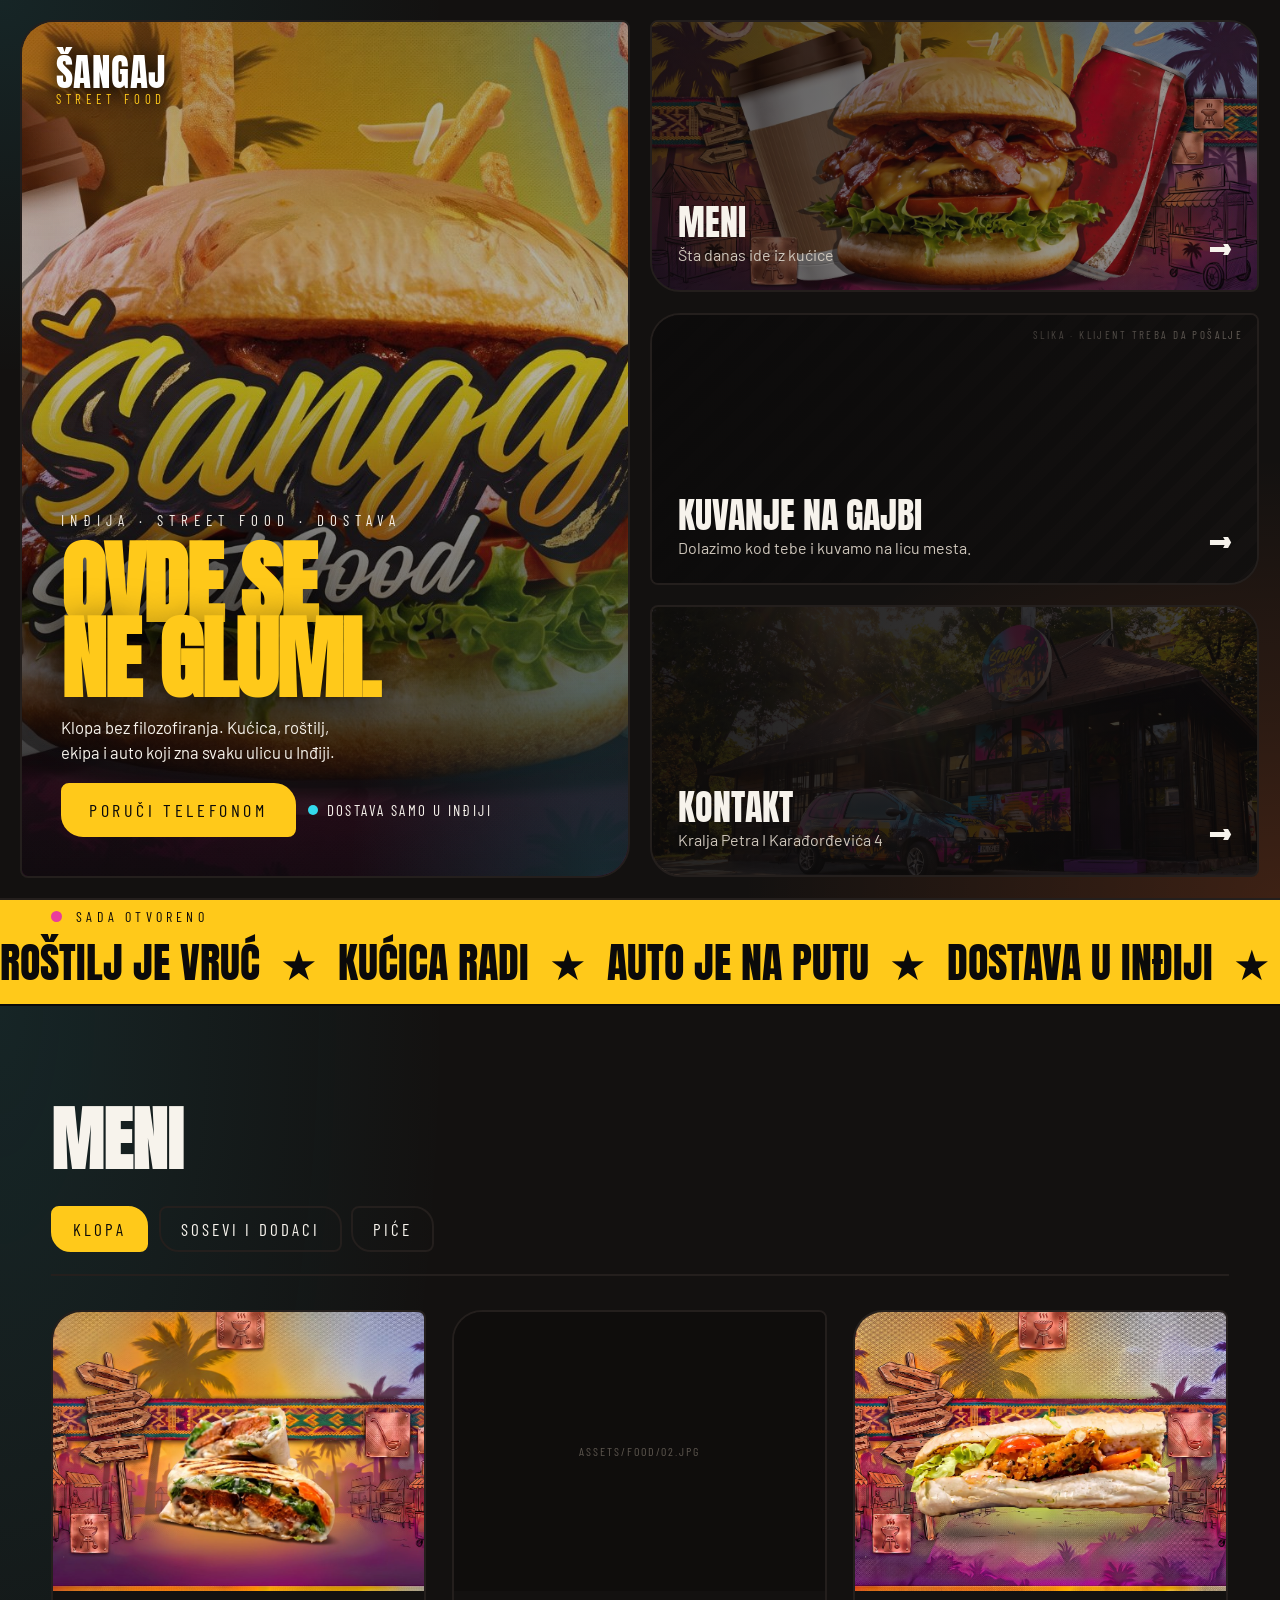
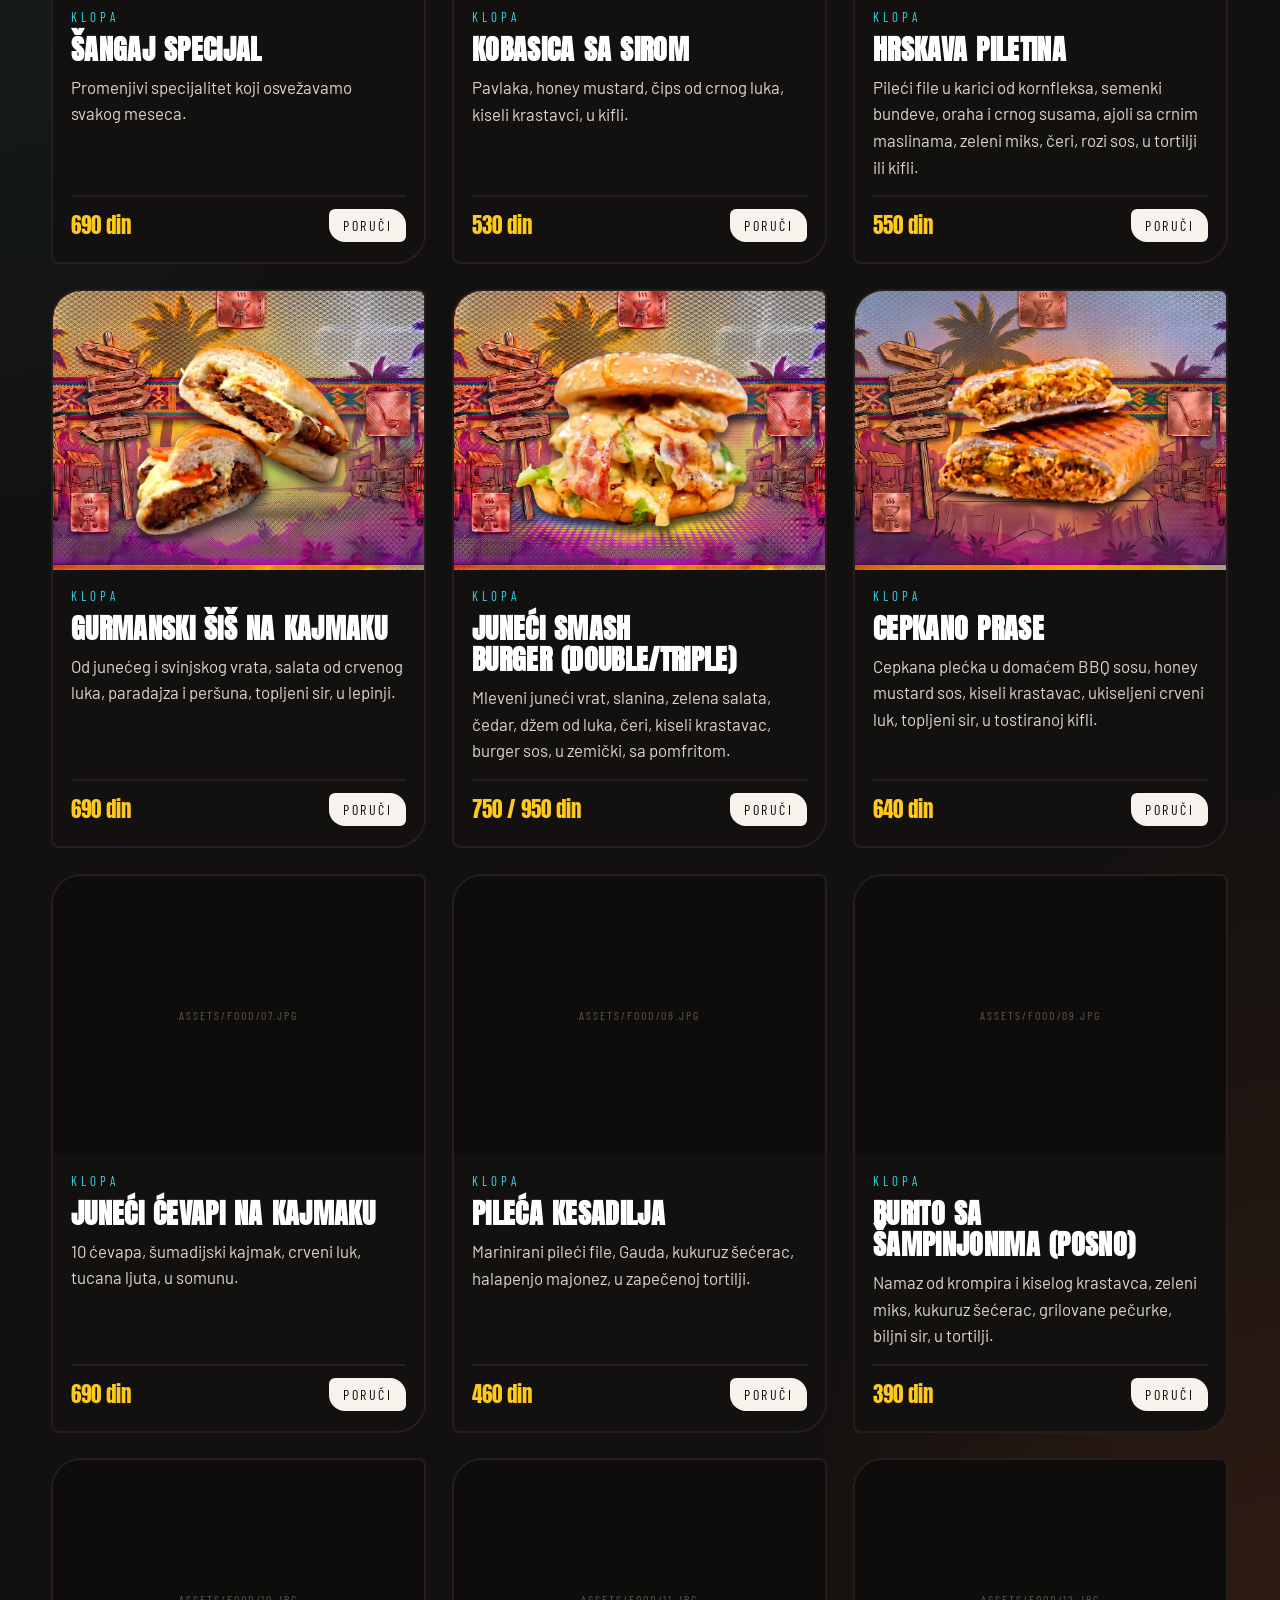
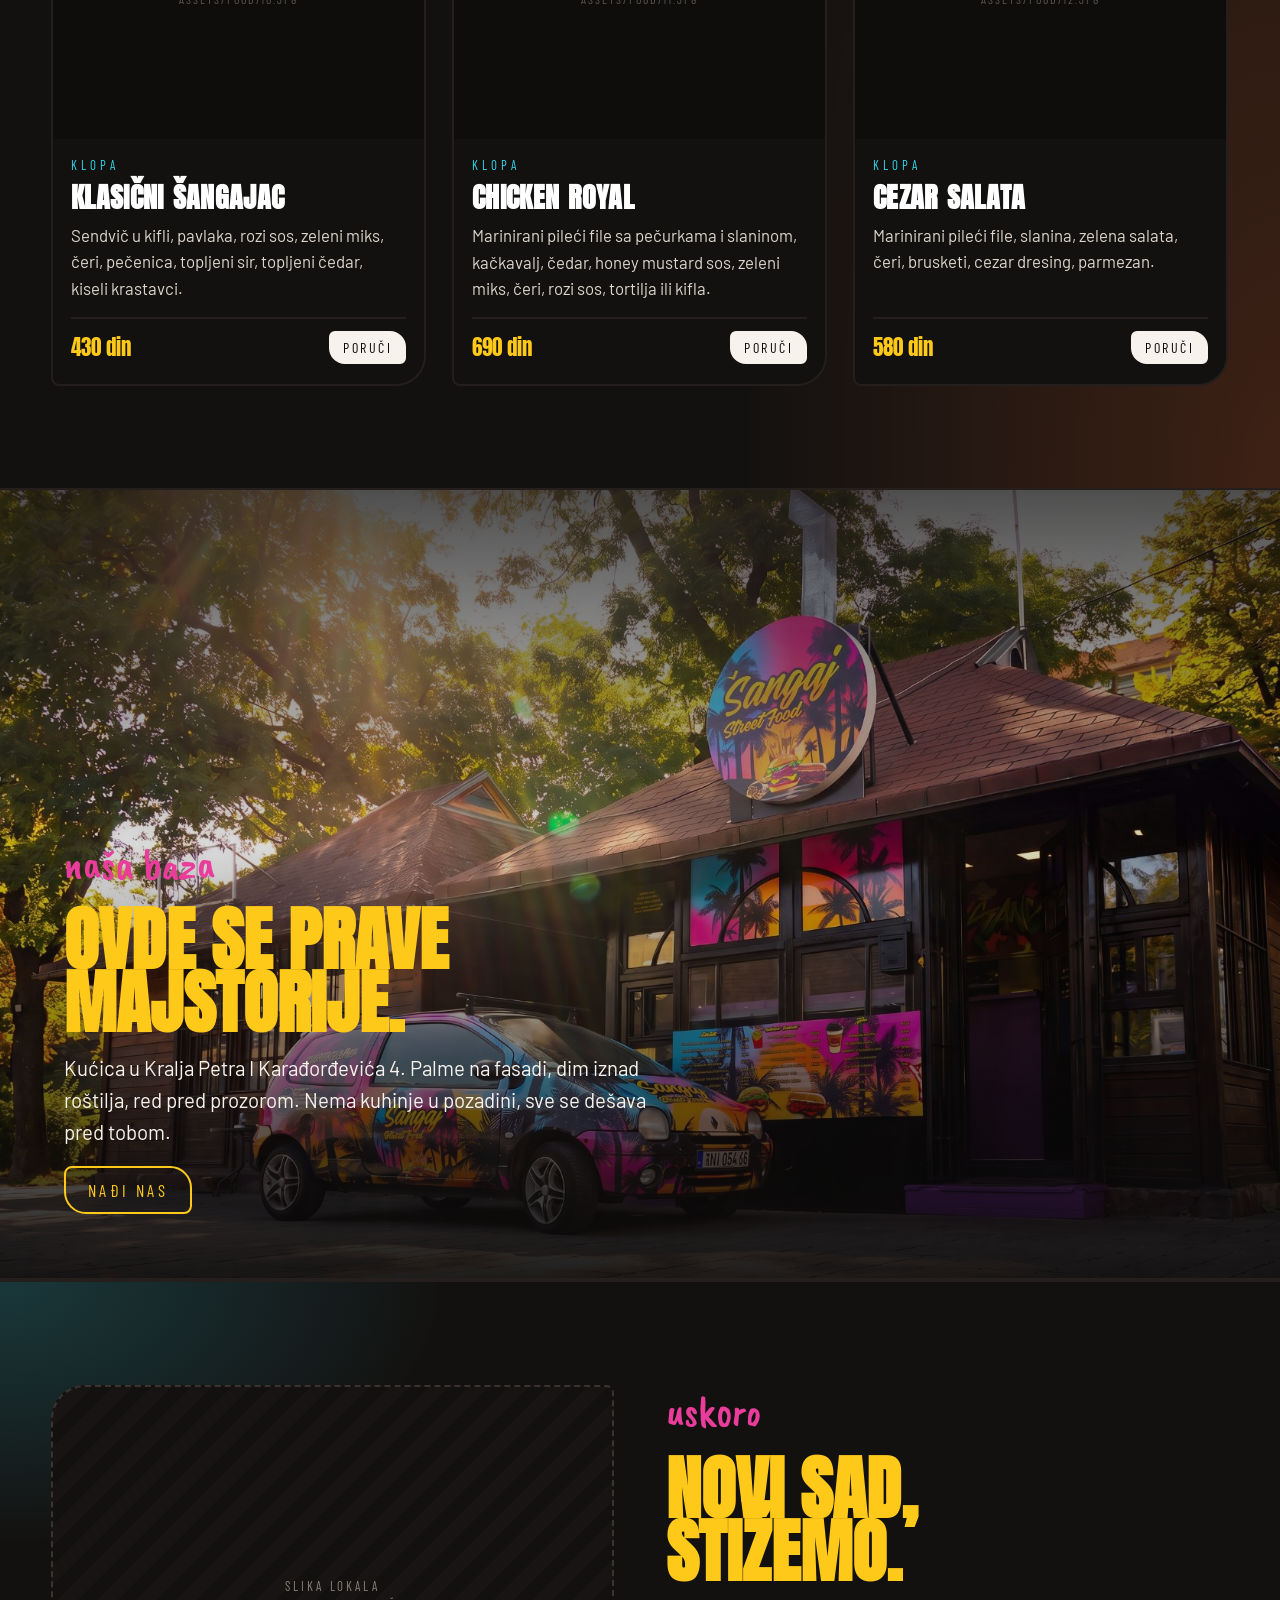
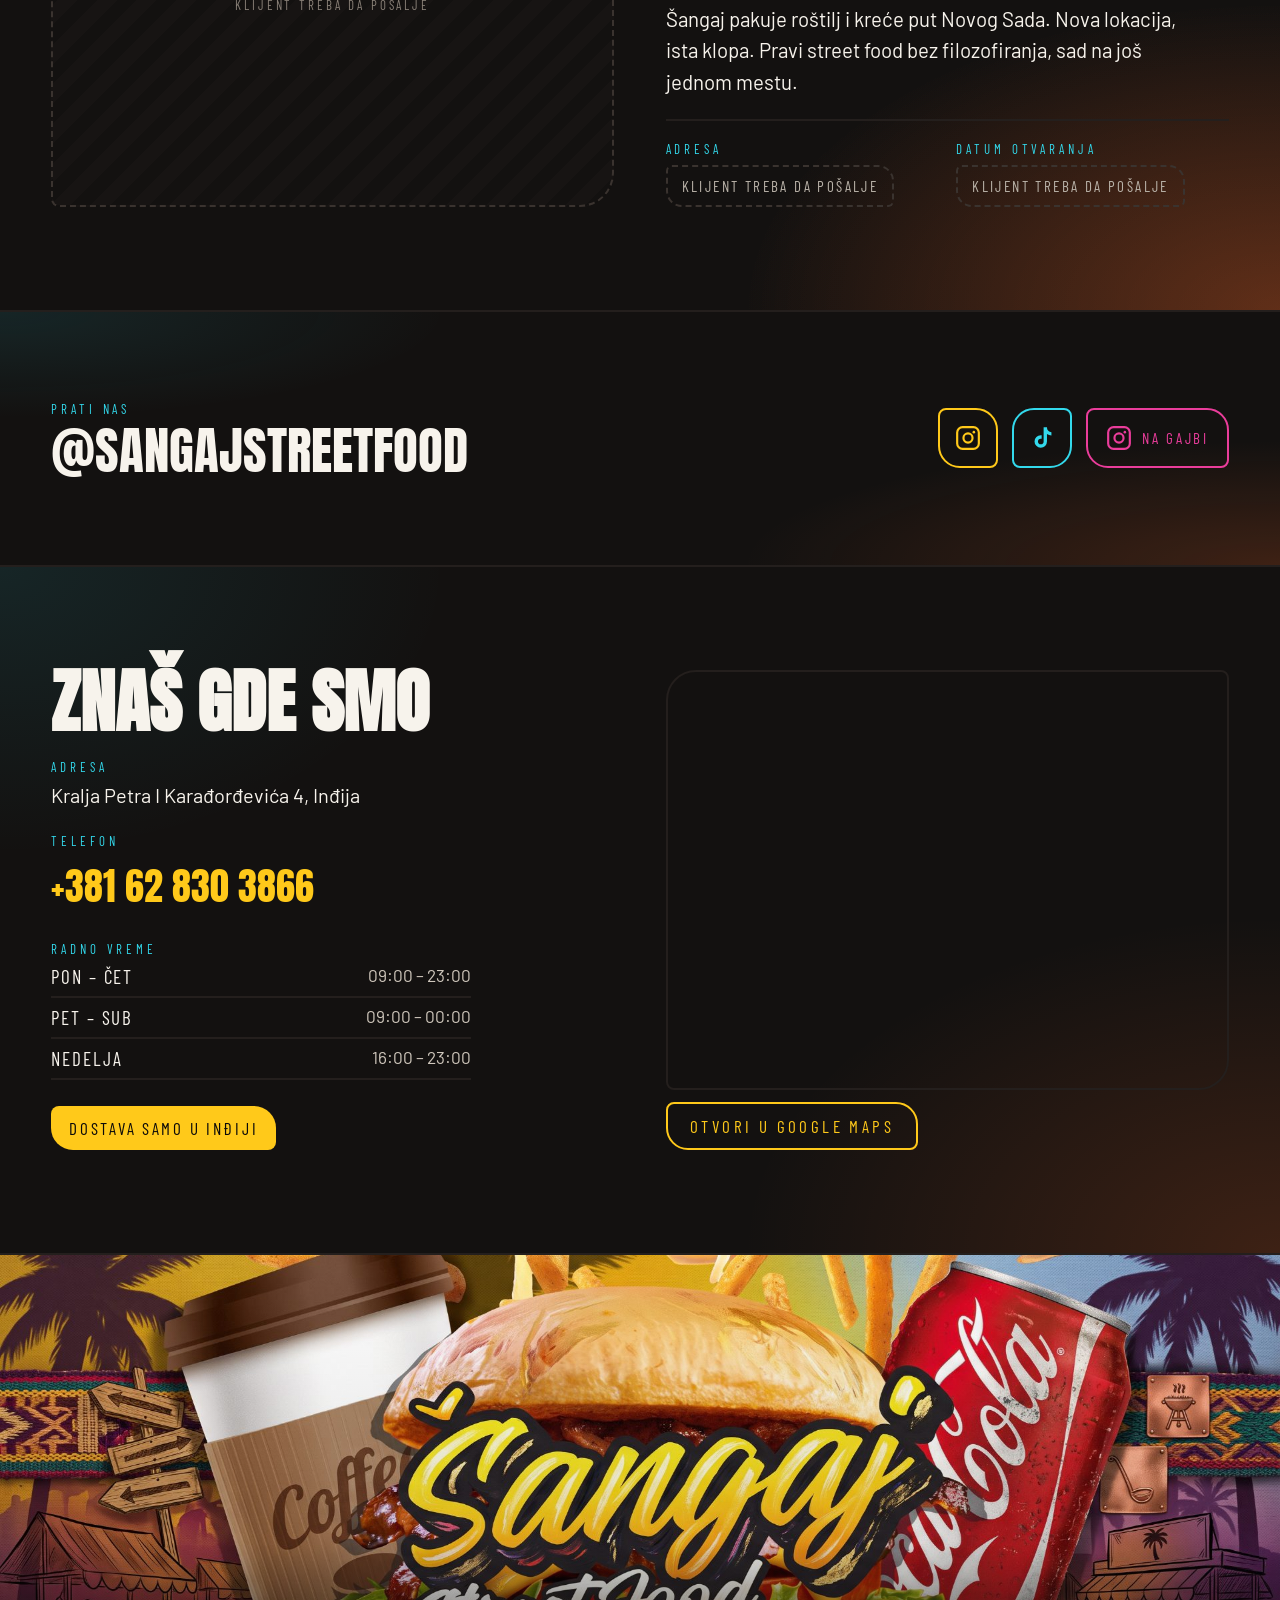
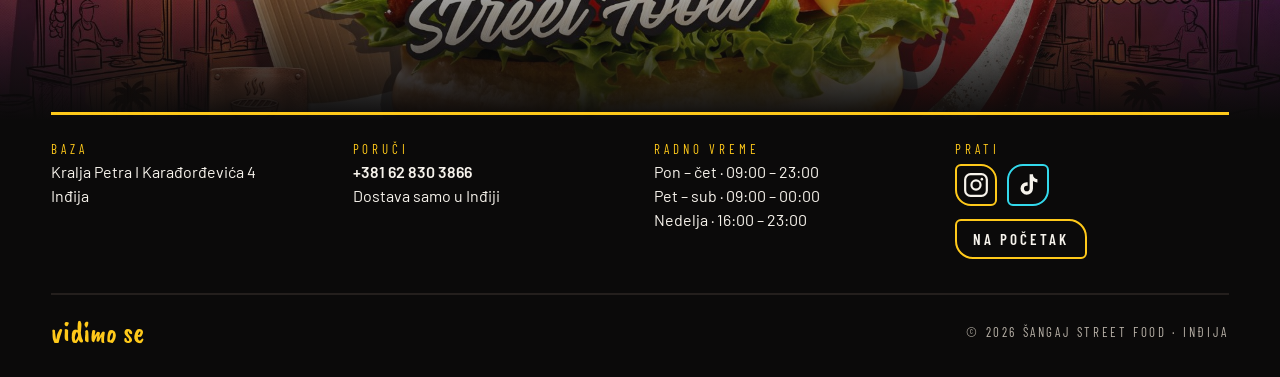
==== index.html @ 5ba9892f "Add files via upload" ====
<!DOCTYPE html>
<html lang="sr">
<head>
<meta charset="utf-8">
<meta name="viewport" content="width=device-width, initial-scale=1">
<title>Šangaj Street Food | Inđija</title>
<meta name="description" content="Šangaj Street Food, Inđija. Burgeri, sendviči, ćevapi i dostava na teritoriji Inđije. Kralja Petra I Karađorđevića 4. 062 830 3866.">
<meta property="og:title" content="Šangaj Street Food | Inđija">
<meta property="og:description" content="Klopa bez filozofiranja. Dostava samo u Inđiji.">
<meta property="og:image" content="assets/hero-banner.jpg">
<meta name="theme-color" content="#0B0A0A">
<link rel="preconnect" href="https://fonts.googleapis.com">
<link rel="preconnect" href="https://fonts.gstatic.com" crossorigin>
<link href="https://fonts.googleapis.com/css2?family=Anton&family=Barlow+Condensed:wght@600;700&family=Barlow:wght@400;500;600&family=Caveat+Brush&display=swap" rel="stylesheet">
<link rel="stylesheet" href="styles.css">
</head>
<body>

<div class="preloader" id="preloader">
  <div class="pre-glow"></div>
  <span class="pre-mark">
    <span class="pre-word">Šangaj</span>
    <span class="pre-sub">Street Food</span>
  </span>
  <span class="pre-bar"><span></span></span>
</div>

<div class="drawer" id="drawer" aria-hidden="true">
  <div class="drawer-top">
    <span class="brand">
      <span class="brand-word">Šangaj</span>
      <span class="brand-sub">Street Food</span>
    </span>
    <button type="button" class="drawer-close" id="drawerClose" aria-label="Zatvori">×</button>
  </div>
  <nav class="drawer-nav">
    <a href="#meni" class="yellow">Meni</a>
    <a href="#baza">Baza</a>
    <a href="#novi-sad">Novi Sad</a>
    <a href="kuvanje-na-gajbi/index.html">Kuvanje na gajbi</a>
    <a href="#kontakt">Kontakt</a>
  </nav>
  <a class="btn-primary drawer-cta" href="tel:+381628303866">Pozovi · 062 830 3866</a>
</div>

<section id="pocetna" class="hero">
  <div class="hero-grid">
    <div class="hero-video">
      <video id="heroVideo" src="assets/hero-loop.mp4" muted loop autoplay playsinline preload="auto" poster="assets/hero-banner.jpg"></video>
      <div class="scrim"></div>
      <div class="glow"></div>
      <div class="hero-top">
        <span class="brand fade-1">
          <span class="brand-word">Šangaj</span>
          <span class="brand-sub">Street Food</span>
        </span>
        <button type="button" class="burger" id="burger" aria-label="Meni"><span></span><span></span><span></span></button>
      </div>
      <div class="hero-copy">
        <span class="kicker hero-kicker">Inđija · street food · dostava</span>
        <h1><span class="l1">Ovde se</span><span class="l2">ne glumi.</span></h1>
        <p class="hero-lead">Klopa bez filozofiranja. Kućica, roštilj, ekipa i auto koji zna svaku ulicu u Inđiji.</p>
        <div class="hero-cta">
          <a class="btn-primary" href="tel:+381628303866">Poruči telefonom</a>
          <span class="live"><span class="dot"></span>Dostava samo u Inđiji</span>
        </div>
      </div>
    </div>

    <div class="hero-tiles">
      <a href="#meni" class="tile tile-meni">
        <div class="tile-bg grad"></div><div class="tile-scrim soft"></div>
        <div class="tile-row"><span><span class="tile-title yellow">Meni</span><span class="tile-sub light">Šta danas ide iz kućice</span></span><span class="arrow">→</span></div>
      </a>
      <a href="kuvanje-na-gajbi/index.html" class="tile tile-galerija tile-gajba">
        <div class="tile-bg"><div class="img-ph fill"><span class="img-ph-label top">Slika · klijent treba da pošalje</span></div></div><div class="tile-scrim"></div>
        <div class="tile-row"><span><span class="tile-title">Kuvanje na gajbi</span><span class="tile-sub">Dolazimo kod tebe i kuvamo na licu mesta.</span></span><span class="arrow">→</span></div>
      </a>
      <a href="#kontakt" class="tile tile-kontakt">
        <div class="tile-bg kucica"></div><div class="tile-scrim"></div>
        <div class="tile-row"><span><span class="tile-title">Kontakt</span><span class="tile-sub">Kralja Petra I Karađorđevića 4</span></span><span class="arrow">→</span></div>
      </a>
    </div>
  </div>
</section>

<div class="statusbar" id="statusbar">
  <div class="status-row"><span class="status-dot" id="statusDot"></span><span class="status-label" id="statusLabel">Sada otvoreno</span></div>
  <div class="marquee-wrap"><div class="marquee" id="marquee"><span></span><span></span></div></div>
</div>

<section id="meni" class="section">
  <div class="section-head">
    <h2 data-reveal>Meni</h2>
  </div>
  <div class="tabs">
    <button type="button" class="tab is-active" data-tab="klopa">Klopa</button>
    <button type="button" class="tab" data-tab="sosevi">Sosevi i dodaci</button>
    <button type="button" class="tab" data-tab="pice">Piće</button>
  </div>
  <div class="cards" id="panel-klopa">
      <article class="card" data-reveal>
        <div class="ph"><img src="assets/food/sangaj-specijal.jpg" alt="Šangaj specijal" loading="lazy" onerror="this.remove()"></div>
        <div class="card-body">
          <span class="kicker cyan">Klopa</span>
          <h3>Šangaj specijal</h3>
          <p>Promenjivi specijalitet koji osvežavamo svakog meseca.</p>
          <div class="card-foot"><span class="price">690 din</span><a class="btn-small" href="#kontakt">Poruči</a></div>
        </div>
      </article>
      <article class="card" data-reveal>
        <div class="ph"><span class="ph-note">assets/food/02.jpg</span></div>
        <div class="card-body">
          <span class="kicker cyan">Klopa</span>
          <h3>Kobasica sa sirom</h3>
          <p>Pavlaka, honey mustard, čips od crnog luka, kiseli krastavci, u kifli.</p>
          <div class="card-foot"><span class="price">530 din</span><a class="btn-small" href="#kontakt">Poruči</a></div>
        </div>
      </article>
      <article class="card" data-reveal>
        <div class="ph"><img src="assets/food/hrskava-piletina.jpg" alt="Hrskava piletina" loading="lazy" onerror="this.remove()"></div>
        <div class="card-body">
          <span class="kicker cyan">Klopa</span>
          <h3>Hrskava piletina</h3>
          <p>Pileći file u karici od kornfleksa, semenki bundeve, oraha i crnog susama, ajoli sa crnim maslinama, zeleni miks, čeri, rozi sos, u tortilji ili kifli.</p>
          <div class="card-foot"><span class="price">550 din</span><a class="btn-small" href="#kontakt">Poruči</a></div>
        </div>
      </article>
      <article class="card" data-reveal>
        <div class="ph"><img src="assets/food/gurmanski-sis.jpg" alt="Gurmanski šiš na kajmaku" loading="lazy" onerror="this.remove()"></div>
        <div class="card-body">
          <span class="kicker cyan">Klopa</span>
          <h3>Gurmanski šiš na kajmaku</h3>
          <p>Od junećeg i svinjskog vrata, salata od crvenog luka, paradajza i peršuna, topljeni sir, u lepinji.</p>
          <div class="card-foot"><span class="price">690 din</span><a class="btn-small" href="#kontakt">Poruči</a></div>
        </div>
      </article>
      <article class="card" data-reveal>
        <div class="ph"><img src="assets/food/smash-burger.jpg" alt="Juneći smash burger (double/triple)" loading="lazy" onerror="this.remove()"></div>
        <div class="card-body">
          <span class="kicker cyan">Klopa</span>
          <h3>Juneći smash burger (double/triple)</h3>
          <p>Mleveni juneći vrat, slanina, zelena salata, čedar, džem od luka, čeri, kiseli krastavac, burger sos, u zemički, sa pomfritom.</p>
          <div class="card-foot"><span class="price">750 / 950 din</span><a class="btn-small" href="#kontakt">Poruči</a></div>
        </div>
      </article>
      <article class="card" data-reveal>
        <div class="ph"><img src="assets/food/cepkano-prase.jpg" alt="Cepkano prase" loading="lazy" onerror="this.remove()"></div>
        <div class="card-body">
          <span class="kicker cyan">Klopa</span>
          <h3>Cepkano prase</h3>
          <p>Cepkana plećka u domaćem BBQ sosu, honey mustard sos, kiseli krastavac, ukiseljeni crveni luk, topljeni sir, u tostiranoj kifli.</p>
          <div class="card-foot"><span class="price">640 din</span><a class="btn-small" href="#kontakt">Poruči</a></div>
        </div>
      </article>
      <article class="card" data-reveal>
        <div class="ph"><span class="ph-note">assets/food/07.jpg</span></div>
        <div class="card-body">
          <span class="kicker cyan">Klopa</span>
          <h3>Juneći ćevapi na kajmaku</h3>
          <p>10 ćevapa, šumadijski kajmak, crveni luk, tucana ljuta, u somunu.</p>
          <div class="card-foot"><span class="price">690 din</span><a class="btn-small" href="#kontakt">Poruči</a></div>
        </div>
      </article>
      <article class="card" data-reveal>
        <div class="ph"><span class="ph-note">assets/food/08.jpg</span></div>
        <div class="card-body">
          <span class="kicker cyan">Klopa</span>
          <h3>Pileća kesadilja</h3>
          <p>Marinirani pileći file, Gauda, kukuruz šećerac, halapenjo majonez, u zapečenoj tortilji.</p>
          <div class="card-foot"><span class="price">460 din</span><a class="btn-small" href="#kontakt">Poruči</a></div>
        </div>
      </article>
      <article class="card" data-reveal>
        <div class="ph"><span class="ph-note">assets/food/09.jpg</span></div>
        <div class="card-body">
          <span class="kicker cyan">Klopa</span>
          <h3>Burito sa šampinjonima (posno)</h3>
          <p>Namaz od krompira i kiselog krastavca, zeleni miks, kukuruz šećerac, grilovane pečurke, biljni sir, u tortilji.</p>
          <div class="card-foot"><span class="price">390 din</span><a class="btn-small" href="#kontakt">Poruči</a></div>
        </div>
      </article>
      <article class="card" data-reveal>
        <div class="ph"><span class="ph-note">assets/food/10.jpg</span></div>
        <div class="card-body">
          <span class="kicker cyan">Klopa</span>
          <h3>Klasični šangajac</h3>
          <p>Sendvič u kifli, pavlaka, rozi sos, zeleni miks, čeri, pečenica, topljeni sir, topljeni čedar, kiseli krastavci.</p>
          <div class="card-foot"><span class="price">430 din</span><a class="btn-small" href="#kontakt">Poruči</a></div>
        </div>
      </article>
      <article class="card" data-reveal>
        <div class="ph"><span class="ph-note">assets/food/11.jpg</span></div>
        <div class="card-body">
          <span class="kicker cyan">Klopa</span>
          <h3>Chicken royal</h3>
          <p>Marinirani pileći file sa pečurkama i slaninom, kačkavalj, čedar, honey mustard sos, zeleni miks, čeri, rozi sos, tortilja ili kifla.</p>
          <div class="card-foot"><span class="price">690 din</span><a class="btn-small" href="#kontakt">Poruči</a></div>
        </div>
      </article>
      <article class="card" data-reveal>
        <div class="ph"><span class="ph-note">assets/food/12.jpg</span></div>
        <div class="card-body">
          <span class="kicker cyan">Klopa</span>
          <h3>Cezar salata</h3>
          <p>Marinirani pileći file, slanina, zelena salata, čeri, brusketi, cezar dresing, parmezan.</p>
          <div class="card-foot"><span class="price">580 din</span><a class="btn-small" href="#kontakt">Poruči</a></div>
        </div>
      </article>
  </div>
  <div class="sauces" id="panel-sosevi" hidden>
        <div class="sauce"><span><span class="sauce-name">Pomfrit</span> <span class="sauce-note">200 g</span></span><span class="sauce-price">180</span></div>
        <div class="sauce"><span><span class="sauce-name">Burger sos</span></span><span class="sauce-price">80</span></div>
        <div class="sauce"><span><span class="sauce-name">Honey mustard sos</span></span><span class="sauce-price">80</span></div>
        <div class="sauce"><span><span class="sauce-name">Rozi sos</span></span><span class="sauce-price">80</span></div>
        <div class="sauce"><span><span class="sauce-name">Ajoli sa crnim maslinama</span></span><span class="sauce-price">80</span></div>
        <div class="sauce"><span><span class="sauce-name">Halapenjo majonez</span></span><span class="sauce-price">80</span></div>
        <div class="sauce"><span><span class="sauce-name">Ljuti sos</span></span><span class="sauce-price">80</span></div>
        <div class="sauce"><span><span class="sauce-name">Topljeni čedar</span></span><span class="sauce-price">80</span></div>
        <div class="sauce"><span><span class="sauce-name">Cezar dresing</span></span><span class="sauce-price">80</span></div>
        <div class="sauce"><span><span class="sauce-name">Dodatak sir</span></span><span class="sauce-price">80</span></div>
    <span class="sauce-foot">Svi sosevi 50 ml</span>
  </div>
  <div class="sauces" id="panel-pice" hidden>
    <div class="sauce"><span><span class="sauce-name">Espresso</span></span><span class="sauce-price">120</span></div>
    <div class="sauce"><span><span class="sauce-name">Espresso sa mlekom</span></span><span class="sauce-price">120</span></div>
    <div class="sauce"><span><span class="sauce-name">Produženi espresso</span></span><span class="sauce-price">120</span></div>
    <div class="sauce"><span><span class="sauce-name">Dupli espresso</span></span><span class="sauce-price">240</span></div>
    <div class="sauce"><span><span class="sauce-name">Coca-Cola</span> <span class="sauce-note">0,33 l</span></span><span class="sauce-price">140</span></div>
    <div class="sauce"><span><span class="sauce-name">Fanta</span> <span class="sauce-note">0,33 l</span></span><span class="sauce-price">140</span></div>
    <div class="sauce"><span><span class="sauce-name">Sprite</span> <span class="sauce-note">0,33 l</span></span><span class="sauce-price">140</span></div>
    <div class="sauce"><span><span class="sauce-name">Fuze Tea</span></span><span class="sauce-price">140</span></div>
    <div class="sauce"><span><span class="sauce-name">Joy multivitamin</span></span><span class="sauce-price">140</span></div>
    <div class="sauce"><span><span class="sauce-name">Heineken</span> <span class="sauce-note">0,33 l</span></span><span class="sauce-price">180</span></div>
    <div class="sauce"><span><span class="sauce-name">Rosa</span> <span class="sauce-note">0,5 l</span></span><span class="sauce-price">100</span></div>
    <div class="sauce"><span><span class="sauce-name">Rosa gazirana</span></span><span class="sauce-price">100</span></div>
    <span class="sauce-foot">Cene su u dinarima</span>
  </div>
</section>

<section id="baza" class="baza">
  <div class="baza-bg"></div><div class="baza-scrim"></div>
  <div class="baza-copy">
    <span class="script pink">naša baza</span>
    <h2 data-reveal>Ovde se prave<br>majstorije.</h2>
    <p>Kućica u Kralja Petra I Karađorđevića 4. Palme na fasadi, dim iznad roštilja, red pred prozorom. Nema kuhinje u pozadini, sve se dešava pred tobom.</p>
    <a class="btn-outline" href="#kontakt">Nađi nas</a>
  </div>
</section>

<section id="novi-sad" class="section ns">
  <div class="ns-glow"></div>
  <div class="ns-grid">
    <div class="img-ph ns-img" data-reveal>
      
      <span class="img-ph-label">Slika lokala<br>klijent treba da pošalje</span>
    </div>
    <div class="ns-copy">
      <span class="script pink">uskoro</span>
      <h2 data-reveal>Novi Sad,<br>stižemo.</h2>
      <p>Šangaj pakuje roštilj i kreće put Novog Sada. Nova lokacija, ista klopa. Pravi street food bez filozofiranja, sad na još jednom mestu.</p>
      <div class="ns-facts">
        <div class="field"><span class="kicker cyan">Adresa</span><span class="ph-text">klijent treba da pošalje</span></div>
        <div class="field"><span class="kicker cyan">Datum otvaranja</span><span class="ph-text">klijent treba da pošalje</span></div>
      </div>
    </div>
  </div>
</section>

<section class="social">
  <div class="social-left">
    <span class="kicker cyan">Prati nas</span>
    <a class="social-handle" href="https://instagram.com/sangajstreetfood" target="_blank" rel="noopener">@sangajstreetfood</a>
  </div>
  <div class="social-icons">
    <a class="icon icon-ig" href="https://instagram.com/sangajstreetfood" target="_blank" rel="noopener" aria-label="Instagram" title="Instagram"><svg viewBox="0 0 24 24" width="26" height="26" fill="none" stroke="currentColor" stroke-width="2" stroke-linecap="round" stroke-linejoin="round" aria-hidden="true"><rect x="2" y="2" width="20" height="20" rx="5"></rect><circle cx="12" cy="12" r="4.2"></circle><circle cx="17.4" cy="6.6" r="1.2" fill="currentColor" stroke="none"></circle></svg></a>
    <a class="icon icon-tt" href="https://www.tiktok.com/@sangaj.street.food" target="_blank" rel="noopener" aria-label="TikTok" title="TikTok"><svg viewBox="0 0 24 24" width="26" height="26" fill="currentColor" aria-hidden="true"><path d="M16.6 2h-3.1v13.2a2.6 2.6 0 1 1-2.6-2.6c.27 0 .53.04.78.12V9.5a5.9 5.9 0 0 0-.78-.05A5.75 5.75 0 1 0 16.6 15.2V8.4a6.7 6.7 0 0 0 4.1 1.38V6.62a3.9 3.9 0 0 1-2.9-1.3A4.1 4.1 0 0 1 16.6 2z"></path></svg></a>
    <a class="icon icon-gajba" href="https://www.instagram.com/kuvanjenagajbi/" target="_blank" rel="noopener" aria-label="Kuvanje na gajbi, Instagram" title="Kuvanje na gajbi, Instagram"><svg viewBox="0 0 24 24" width="26" height="26" fill="none" stroke="currentColor" stroke-width="2" stroke-linecap="round" stroke-linejoin="round" aria-hidden="true"><rect x="2" y="2" width="20" height="20" rx="5"></rect><circle cx="12" cy="12" r="4.2"></circle><circle cx="17.4" cy="6.6" r="1.2" fill="currentColor" stroke="none"></circle></svg><span class="icon-tag">na gajbi</span></a>
  </div>
</section>

<section id="kontakt" class="section kontakt">
  <div class="kontakt-grid">
    <div class="kontakt-info">
      <h2 data-reveal>Znaš gde smo</h2>
      <div class="field"><span class="kicker cyan">Adresa</span><span class="addr">Kralja Petra I Karađorđevića 4, Inđija</span></div>
      <div class="field"><span class="kicker cyan">Telefon</span><a class="phone" href="tel:+381628303866">+381 62 830 3866</a></div>
      <div class="field">
        <span class="kicker cyan">Radno vreme</span>
        <div class="hours"><span>Pon – čet</span><span>09:00 – 23:00</span></div>
        <div class="hours"><span>Pet – sub</span><span>09:00 – 00:00</span></div>
        <div class="hours"><span>Nedelja</span><span>16:00 – 23:00</span></div>
      </div>
      <div class="badge">Dostava samo u Inđiji</div>
    </div>
    <div class="kontakt-map">
      <div class="map-frame">
        <iframe title="Šangaj Street Food, Google mapa" src="https://www.google.com/maps?q=Kralja+Petra+I+Kara%C4%91or%C4%91evi%C4%87a+4,+In%C4%91ija&amp;output=embed" loading="lazy" referrerpolicy="no-referrer-when-downgrade"></iframe>
      </div>
      <a class="btn-outline" href="https://www.google.com/maps/search/?api=1&amp;query=Kralja+Petra+I+Kara%C4%91or%C4%91evi%C4%87a+4,+In%C4%91ija" target="_blank" rel="noopener">Otvori u Google Maps</a>
    </div>
  </div>
</section>

<footer class="footer">
  <div class="footer-banner"><div class="footer-banner-scrim"></div></div>
  <div class="footer-body">
    <div class="footer-cols">
      <div class="fcol"><span class="kicker yellow">Baza</span><span>Kralja Petra I Karađorđevića 4</span><span>Inđija</span></div>
      <div class="fcol"><span class="kicker yellow">Poruči</span><a href="tel:+381628303866">+381 62 830 3866</a><span>Dostava samo u Inđiji</span></div>
      <div class="fcol"><span class="kicker yellow">Radno vreme</span><span>Pon – čet · 09:00 – 23:00</span><span>Pet – sub · 09:00 – 00:00</span><span>Nedelja · 16:00 – 23:00</span></div>
      <div class="fcol">
        <span class="kicker yellow">Prati</span>
        <div class="footer-icons">
          <a class="icon icon-ig small" href="https://instagram.com/sangajstreetfood" target="_blank" rel="noopener" aria-label="Instagram"><svg viewBox="0 0 24 24" width="26" height="26" fill="none" stroke="currentColor" stroke-width="2" stroke-linecap="round" stroke-linejoin="round" aria-hidden="true"><rect x="2" y="2" width="20" height="20" rx="5"></rect><circle cx="12" cy="12" r="4.2"></circle><circle cx="17.4" cy="6.6" r="1.2" fill="currentColor" stroke="none"></circle></svg></a>
          <a class="icon icon-tt small" href="https://www.tiktok.com/@sangaj.street.food" target="_blank" rel="noopener" aria-label="TikTok"><svg viewBox="0 0 24 24" width="26" height="26" fill="currentColor" aria-hidden="true"><path d="M16.6 2h-3.1v13.2a2.6 2.6 0 1 1-2.6-2.6c.27 0 .53.04.78.12V9.5a5.9 5.9 0 0 0-.78-.05A5.75 5.75 0 1 0 16.6 15.2V8.4a6.7 6.7 0 0 0 4.1 1.38V6.62a3.9 3.9 0 0 1-2.9-1.3A4.1 4.1 0 0 1 16.6 2z"></path></svg></a>
        </div>
        <a class="btn-outline tiny" href="#pocetna">Na početak</a>
      </div>
    </div>
    <div class="footer-bottom"><span class="script yellow">vidimo se</span><span class="copy">© 2026 Šangaj Street Food · Inđija</span></div>
  </div>
</footer>

<a class="m-order" id="mOrder" href="tel:+381628303866" aria-hidden="true" tabindex="-1"><span>Poruči</span><span class="m-order-num">062 830 3866</span></a>

<script src="script.js"></script>
</body>
</html>
---- styles.css ----
:root{--black:#0B0A0A;--panel:#131110;--line:#241F1D;--ink:#F7F3EC;--mute:#CFC7BC;--dim:#B9B2A8;--yellow:#FFC91A;--cyan:#33D9EC;--pink:#EA3D9B;--orange:#FF6B29;--head:'Anton',Impact,sans-serif;--cond:'Barlow Condensed',sans-serif;--body:'Barlow',system-ui,sans-serif;--script:'Caveat Brush',cursive}
*{box-sizing:border-box}
html{scroll-behavior:smooth}
body{-webkit-font-smoothing:antialiased;-moz-osx-font-smoothing:grayscale;text-rendering:optimizeLegibility;margin:0;background:var(--black);color:var(--ink);font-family:var(--body);overflow-x:hidden}
a{color:var(--yellow);text-decoration:none}
::selection{background:var(--yellow);color:var(--black)}
:focus-visible{outline:2px solid var(--cyan);outline-offset:3px}
h1,h2,h3{font-family:var(--head);text-transform:uppercase;margin:0}
code{font-family:var(--cond);letter-spacing:.06em;color:var(--dim)}
.yellow{color:var(--yellow)}.cyan{color:var(--cyan)}.pink{color:var(--pink)}.orange{color:var(--orange)}.light{color:var(--ink)}
.kicker{font-family:var(--cond);font-size:13px;letter-spacing:.3em;text-transform:uppercase}
.script{font-family:var(--script)}

@keyframes sg-marquee{from{transform:translateX(0)}to{transform:translateX(-50%)}}
@keyframes sg-blink{0%,100%{opacity:1}50%{opacity:.25}}
@keyframes sg-rise{from{opacity:0;transform:translateY(34px) scale(.985)}to{opacity:1;transform:none}}
@keyframes sg-slide{from{opacity:0;transform:translateX(-28px)}to{opacity:1;transform:none}}
@keyframes sg-fade{from{opacity:0}to{opacity:1}}
@keyframes sg-loadbar{from{transform:scaleX(0)}to{transform:scaleX(1)}}
@keyframes sg-preout{0%,72%{opacity:1;visibility:visible}100%{opacity:0;visibility:hidden}}
@keyframes sg-mark{from{opacity:0;transform:translateY(14px)}to{opacity:1;transform:none}}
[data-reveal]{opacity:0}
[data-reveal].sg-in{animation:sg-rise .66s cubic-bezier(.2,.8,.2,1) both}

.preloader{position:fixed;inset:0;z-index:200;display:flex;flex-direction:column;align-items:center;justify-content:center;gap:22px;background:var(--black);pointer-events:none;animation:sg-preout 1.5s ease forwards}
.pre-glow{position:absolute;inset:0;background:radial-gradient(70% 60% at 50% 110%,rgba(255,107,41,.35),transparent 70%),radial-gradient(60% 50% at 50% -10%,rgba(51,217,236,.22),transparent 70%)}
.pre-mark{position:relative;display:flex;flex-direction:column;align-items:center;gap:8px}
.pre-word{font-family:var(--head);font-size:clamp(2.6rem,10vw,6rem);line-height:.88;letter-spacing:.02em;text-transform:uppercase;color:var(--yellow);animation:sg-mark .6s cubic-bezier(.2,.8,.2,1) both}
.pre-sub{font-family:var(--cond);font-size:clamp(11px,1.3vw,15px);letter-spacing:.42em;text-transform:uppercase;animation:sg-mark .6s cubic-bezier(.2,.8,.2,1) .12s both}
.pre-bar{position:relative;width:min(260px,52vw);height:4px;background:var(--line);overflow:hidden}
.pre-bar>span{display:block;width:100%;height:100%;transform-origin:left;background:linear-gradient(90deg,var(--cyan),var(--pink),var(--orange),var(--yellow));animation:sg-loadbar 1.05s cubic-bezier(.4,.1,.2,1) both}

.brand{display:flex;flex-direction:column;gap:4px}
.brand-word{font-family:var(--head);font-size:clamp(26px,2.9vw,40px);line-height:.9;letter-spacing:.02em;text-transform:uppercase;color:#fff;text-shadow:0 2px 18px rgba(11,10,10,.95),0 0 42px rgba(11,10,10,.7)}
.brand-sub{font-family:var(--cond);font-size:clamp(11px,1vw,13px);line-height:1;letter-spacing:.38em;text-transform:uppercase;color:var(--yellow);text-shadow:0 2px 14px rgba(11,10,10,.95)}

.btn-primary{font-family:var(--cond);font-size:18px;letter-spacing:.2em;text-transform:uppercase;background:var(--yellow);color:var(--black);padding:14px 26px;border:2px solid var(--yellow);border-radius:8px 22px 8px 22px;transition:background .18s,color .18s}
.btn-primary:hover{background:var(--black);color:var(--yellow)}
.btn-outline{align-self:flex-start;font-family:var(--cond);font-size:17px;letter-spacing:.2em;text-transform:uppercase;border:2px solid var(--yellow);color:var(--yellow);padding:12px 22px;border-radius:8px 22px 8px 22px;transition:background .18s,color .18s}
.btn-outline:hover{background:var(--yellow);color:var(--black)}
.btn-outline.tiny{font-size:15px;padding:9px 16px;border-radius:6px 18px 6px 18px;margin-top:8px}
.btn-small{font-family:var(--cond);font-size:14px;letter-spacing:.18em;text-transform:uppercase;color:var(--black);background:var(--ink);padding:8px 14px;border-radius:6px 16px 6px 16px;transition:background .18s}
.btn-small:hover{background:var(--yellow)}

.hero{position:relative;min-height:100svh;display:flex;flex-direction:column;padding:clamp(14px,1.6vw,22px);background:var(--black);border-bottom:2px solid var(--line)}
.hero-grid{flex:1;display:grid;grid-template-columns:repeat(auto-fit,minmax(min(100%,380px),1fr));gap:clamp(14px,1.6vw,22px);align-items:stretch}
.hero-video{position:relative;min-height:clamp(420px,60svh,900px);overflow:hidden;border:2px solid var(--line);border-radius:34px 8px 34px 8px;display:flex;flex-direction:column;justify-content:flex-end;animation:sg-fade .9s ease .95s both}
.hero-video video{position:absolute;top:-3%;left:-3%;width:106%;height:106%;object-fit:cover;will-change:transform}
.scrim{position:absolute;inset:0;background:linear-gradient(180deg,rgba(11,10,10,.35) 0%,rgba(11,10,10,.3) 40%,rgba(11,10,10,.9) 100%)}
.glow{position:absolute;inset:0;background:radial-gradient(70% 80% at 4% 0%,rgba(255,107,41,.2),transparent 68%),radial-gradient(60% 70% at 96% 100%,rgba(51,217,236,.14),transparent 70%)}
.hero-top{position:absolute;top:0;left:0;right:0;padding:clamp(20px,2.6vw,38px);display:flex;align-items:center;justify-content:space-between;gap:12px}
.fade-1{animation:sg-fade .8s ease 1s both}
.burger{display:none;flex-direction:column;justify-content:center;gap:5px;width:46px;height:46px;padding:0 11px;cursor:pointer;background:var(--yellow);border:2px solid var(--yellow);border-radius:8px 18px 8px 18px}
.burger span{display:block;height:2px;background:var(--black)}
.hero-copy{position:relative;padding:clamp(22px,3vw,44px);display:flex;flex-direction:column;gap:18px}
.hero-kicker{font-size:clamp(12px,1.2vw,15px);letter-spacing:.4em;color:var(--ink);align-self:flex-start;animation:sg-slide .7s cubic-bezier(.2,.8,.2,1) 1.05s both}
.hero h1{font-size:clamp(2.6rem,7vw,7.4rem);line-height:.84;letter-spacing:-.02em;color:var(--yellow);text-shadow:0 10px 40px rgba(0,0,0,.65)}
.hero h1 span{display:block;white-space:nowrap}
.hero h1 .l1{animation:sg-rise .8s cubic-bezier(.2,.8,.2,1) 1.15s both}
.hero h1 .l2{animation:sg-rise .8s cubic-bezier(.2,.8,.2,1) 1.28s both}
.hero-lead{margin:0;max-width:34ch;font-size:clamp(1rem,1.3vw,1.2rem);line-height:1.5;text-wrap:pretty;animation:sg-fade .8s ease 1.45s both}
.hero-cta{display:flex;flex-wrap:wrap;gap:12px;align-items:center;animation:sg-rise .7s cubic-bezier(.2,.8,.2,1) 1.58s both}
.live{display:flex;align-items:center;gap:9px;font-family:var(--cond);font-size:15px;letter-spacing:.16em;text-transform:uppercase}
.live .dot{width:10px;height:10px;background:var(--cyan);border-radius:50%;animation:sg-blink 1.6s infinite}

.hero-tiles{display:grid;grid-template-rows:repeat(3,minmax(140px,1fr));gap:clamp(14px,1.6vw,22px);min-height:clamp(420px,60svh,900px)}
.tile{position:relative;overflow:hidden;border:2px solid var(--line);display:flex;flex-direction:column;justify-content:flex-end;padding:clamp(18px,2vw,30px);background:var(--panel);transition:border-color .2s}
.tile-meni{border-radius:8px 30px 8px 30px;animation:sg-rise .75s cubic-bezier(.2,.8,.2,1) 1.15s both}
.tile-galerija{border-radius:30px 8px 30px 8px;animation:sg-rise .75s cubic-bezier(.2,.8,.2,1) 1.3s both}
.tile-kontakt{border-radius:8px 30px 8px 30px;animation:sg-rise .75s cubic-bezier(.2,.8,.2,1) 1.45s both}
.tile-meni:hover{border-color:var(--yellow)}.tile-galerija:hover{border-color:var(--pink)}.tile-kontakt:hover{border-color:var(--cyan)}
.tile-bg{position:absolute;inset:0;background-repeat:no-repeat;background-size:cover}
.tile-bg.grad{background-image:url('assets/tile-meni.jpg');background-position:58% 42%}
.tile-bg.poster{background-image:url('assets/tile-galerija.jpg');background-position:55% 62%;opacity:.78}
.tile-galerija .tile-scrim{background:linear-gradient(100deg,rgba(11,10,10,.86) 0%,rgba(11,10,10,.72) 38%,rgba(11,10,10,.22) 100%)}
.tile-bg.kucica{background-image:url('assets/kucica-hero.jpg');background-position:52% 58%;opacity:.5}
.tile-scrim{position:absolute;inset:0;background:linear-gradient(110deg,rgba(11,10,10,.84) 0%,rgba(11,10,10,.5) 100%)}
.tile-scrim.soft{background:linear-gradient(110deg,rgba(11,10,10,.72) 0%,rgba(11,10,10,.3) 100%)}
.tile-row{position:relative;display:flex;align-items:flex-end;justify-content:space-between;gap:16px}
.tile-row>span:first-child{display:flex;flex-direction:column;gap:6px}
.num{font-family:var(--cond);font-size:12px;letter-spacing:.34em;text-transform:uppercase}
.tile-title{font-family:var(--head);font-size:clamp(1.7rem,2.8vw,2.5rem);line-height:.95;text-transform:uppercase;color:var(--ink)}
.tile-sub{font-size:1rem;color:var(--mute)}
.arrow{font-family:var(--head);font-size:clamp(1.6rem,2.6vw,2.4rem);line-height:1;color:var(--ink)}

.statusbar{background:var(--yellow);border-bottom:2px solid var(--black)}
.statusbar.closed{background:var(--panel);border-top:2px solid var(--line);border-bottom:2px solid var(--cyan)}
.status-row{display:flex;align-items:center;gap:14px;padding:8px clamp(16px,4vw,56px) 0}
.status-dot{width:11px;height:11px;border-radius:50%;background:var(--pink);animation:sg-blink 1.6s infinite}
.statusbar.closed .status-dot{background:#948C83}
.status-label{font-family:var(--cond);font-size:14px;letter-spacing:.3em;text-transform:uppercase;color:var(--black)}
.statusbar.closed .status-label{color:var(--cyan)}
.marquee-wrap{overflow:hidden;padding:6px 0 10px}
.marquee{display:flex;width:max-content;animation:sg-marquee 26s linear infinite}
.marquee span{font-family:var(--head);font-size:clamp(1.6rem,3.4vw,2.6rem);text-transform:uppercase;white-space:nowrap;color:var(--black)}
.statusbar.closed .marquee span{color:var(--cyan)}

.section{padding:clamp(48px,8vw,110px) clamp(16px,4vw,56px);background:var(--black)}
.section-head{display:flex;flex-wrap:wrap;align-items:flex-end;gap:20px 40px;margin-bottom:34px}
.section-head h2{font-size:clamp(2.2rem,5.6vw,4.4rem);line-height:.9}
.section-head p{margin:0 0 10px;max-width:38ch;color:var(--mute);font-size:1.08rem;line-height:1.55}
.tabs{display:flex;flex-wrap:wrap;gap:10px;margin-bottom:34px;border-bottom:2px solid var(--line);padding-bottom:22px}
.tab{font-family:var(--cond);font-size:17px;letter-spacing:.18em;text-transform:uppercase;padding:11px 20px;cursor:pointer;background:transparent;color:var(--ink);border:2px solid var(--line);border-radius:8px 20px 8px 20px;transition:border-color .18s,background .18s,color .18s}
.tab:hover{border-color:var(--yellow)}
.tab.is-active{background:var(--yellow);color:var(--black);border-color:var(--yellow)}

.cards{display:grid;grid-template-columns:repeat(auto-fit,minmax(min(100%,280px),1fr));gap:clamp(14px,2vw,26px)}
.card{border:2px solid var(--line);border-radius:30px 8px 30px 8px;overflow:hidden;background:var(--panel);display:flex;flex-direction:column;transition:border-color .2s}
.card:hover{border-color:var(--yellow)}
.ph{position:relative;aspect-ratio:4/3;background:#0F0D0C;display:flex;align-items:center;justify-content:center;overflow:hidden}
.ph img{position:absolute;inset:0;width:100%;height:100%;object-fit:cover;object-position:center 52%}
.ph-note{font-family:var(--cond);font-size:12px;letter-spacing:.16em;text-transform:uppercase;color:#5C554E;text-align:center;padding:8px}
.card-body{padding:18px 18px 20px;display:flex;flex-direction:column;gap:9px;flex:1}
.card-body h3{font-size:1.72rem;line-height:1.14;letter-spacing:.012em;word-spacing:.06em;color:#fff;text-wrap:balance}
.card-body p{margin:0;color:#DCD5CB;font-size:1.05rem;line-height:1.58;flex:1;text-wrap:pretty}
.card-foot{display:flex;align-items:center;justify-content:space-between;gap:12px;margin-top:6px;padding-top:12px;border-top:2px solid var(--line)}
.price{font-family:var(--head);font-size:1.3rem;color:var(--yellow)}

[hidden]{display:none !important}
.sauces{display:grid;grid-template-columns:repeat(auto-fit,minmax(min(100%,320px),1fr));gap:clamp(10px,1.6vw,20px) clamp(24px,4vw,64px);border:2px solid var(--line);border-radius:30px 8px 30px 8px;padding:clamp(20px,3vw,38px)}
.sauce{display:flex;align-items:baseline;justify-content:space-between;gap:20px;padding:13px 0;border-bottom:2px solid #2E2825}
.sauce-name{font-size:1.22rem;font-weight:500;line-height:1.35;color:#fff}
.sauce-note{font-size:.98rem;color:var(--dim)}
.sauce-price{font-family:var(--head);font-size:1.25rem;color:var(--yellow)}
.sauce-foot{grid-column:1/-1;font-family:var(--cond);font-size:14px;letter-spacing:.22em;text-transform:uppercase;color:var(--dim)}

.baza{position:relative;border-top:2px solid var(--line);border-bottom:2px solid var(--line);min-height:88svh;display:flex;align-items:flex-end;overflow:hidden}
.baza-bg{position:absolute;inset:0;background-image:url('assets/kucica-hero.jpg');background-size:cover;background-position:center 55%;transform:scale(1.04)}
.baza-scrim{position:absolute;inset:0;background:linear-gradient(180deg,rgba(11,10,10,.72) 0%,rgba(11,10,10,.15) 45%,rgba(11,10,10,.92) 100%)}
.baza-copy{position:relative;padding:clamp(24px,5vw,72px);display:flex;flex-direction:column;gap:18px;max-width:1100px}
.baza-copy .script{font-size:clamp(1.6rem,3.4vw,2.6rem);color:var(--pink)}
.baza-copy h2{font-size:clamp(2.2rem,5.6vw,4.4rem);line-height:.9;color:var(--yellow)}
.baza-copy p{margin:0;max-width:52ch;font-size:clamp(1.05rem,1.6vw,1.35rem);line-height:1.55;text-wrap:pretty}

.galerija{background:var(--panel);border-top:2px solid var(--line)}
.g-grid{display:grid;grid-template-columns:repeat(4,minmax(0,1fr));grid-auto-rows:clamp(150px,13vw,210px);gap:12px}
.g-tile{position:relative;overflow:hidden;border:2px solid var(--line);background:#0F0D0C}
.g-tile .ph{position:absolute;inset:0;aspect-ratio:auto}
.g-kucica-big{grid-column:1/3;grid-row:1/3;border-radius:34px 8px 34px 8px;background-image:url('assets/gallery/kucica.jpg');background-size:cover;background-repeat:no-repeat;background-position:50% 52%}
.g1{grid-column:3/4;grid-row:1/2;border-radius:8px 24px 8px 24px;background-image:url('assets/gallery/burger-double.jpg');background-size:cover;background-repeat:no-repeat;background-position:50% 58%}
.g2{grid-column:4/5;grid-row:1/2;border-radius:24px 8px 24px 8px;background-image:url('assets/gallery/sos-prep.jpg');background-size:cover;background-repeat:no-repeat;background-position:50% 62%}
.g3{grid-column:3/5;grid-row:2/3;border-radius:30px 8px 30px 8px;background-image:url('assets/gallery/burger-fries.jpg');background-size:cover;background-repeat:no-repeat;background-position:50% 52%}
.g-tri{grid-column:1/3;grid-row:3/4;border-radius:8px 30px 8px 30px;background-image:url('assets/gallery/tri-burgera.jpg');background-size:cover;background-repeat:no-repeat;background-position:50% 55%}
.g5{grid-column:3/4;grid-row:3/4;border-radius:8px 24px 8px 24px;background-image:url('assets/gallery/pomfrit.jpg');background-size:cover;background-repeat:no-repeat;background-position:52% 55%}
.g4{grid-column:4/5;grid-row:3/4;border-radius:24px 8px 24px 8px;background-image:url('assets/gallery/burger-board.jpg');background-size:cover;background-repeat:no-repeat;background-position:55% 58%}

.social{padding:clamp(44px,7vw,90px) clamp(16px,4vw,56px);background:var(--black);border-top:2px solid var(--line);display:flex;flex-wrap:wrap;align-items:center;justify-content:space-between;gap:28px}
.social-left{display:flex;flex-direction:column;gap:10px}
.social-handle{font-family:var(--head);font-size:clamp(1.6rem,4.4vw,3.2rem);line-height:.95;text-transform:uppercase;color:var(--ink)}
.social-handle:hover{color:var(--pink)}
.social-icons{display:flex;flex-wrap:wrap;gap:14px}
.icon{display:flex;align-items:center;justify-content:center;width:60px;height:60px;transition:background .18s,color .18s}
.icon.small{width:42px;height:42px}
.icon-ig{color:var(--yellow);border:2px solid var(--yellow);border-radius:8px 22px 8px 22px}
.icon-ig.small{border-radius:6px 16px 6px 16px}
.icon-ig:hover{background:var(--yellow);color:var(--black)}
.icon-tt{color:var(--cyan);border:2px solid var(--cyan);border-radius:22px 8px 22px 8px}
.icon-tt.small{border-radius:16px 6px 16px 6px}
.icon-tt:hover{background:var(--cyan);color:var(--black)}
.icon-gajba{position:relative;width:auto;gap:10px;padding:0 18px;color:var(--pink);border:2px solid var(--pink);border-radius:8px 22px 8px 22px}
.icon-gajba:hover{background:var(--pink);color:var(--black)}
.icon-tag{font-family:var(--cond);font-size:15px;letter-spacing:.18em;text-transform:uppercase;white-space:nowrap}

.kontakt{background:var(--panel);border-top:2px solid var(--line)}
.kontakt-grid{display:grid;grid-template-columns:repeat(auto-fit,minmax(min(100%,300px),1fr));gap:clamp(24px,4vw,56px)}
.kontakt-info{display:flex;flex-direction:column;gap:26px}
.kontakt-info h2{font-size:clamp(2.2rem,5.6vw,4.4rem);line-height:.9}
.field{display:flex;flex-direction:column;gap:8px}
.addr{font-size:1.25rem}
.phone{font-family:var(--head);font-size:clamp(1.5rem,3.4vw,2.4rem);color:var(--yellow)}
.phone:hover{color:var(--pink)}
.hours{display:flex;justify-content:space-between;gap:16px;border-bottom:2px solid var(--line);padding-bottom:8px;max-width:420px}
.hours span:first-child{font-family:var(--cond);font-size:19px;letter-spacing:.1em;text-transform:uppercase}
.hours span:last-child{font-size:1.08rem;color:var(--mute)}
.badge{font-family:var(--cond);font-size:17px;letter-spacing:.16em;text-transform:uppercase;color:var(--black);background:var(--yellow);padding:12px 18px;align-self:flex-start;border-radius:8px 22px 8px 22px}
.kontakt-map{display:flex;flex-direction:column;gap:12px}
.map-frame{position:relative;min-height:380px;flex:1;border:2px solid var(--line);border-radius:30px 8px 30px 8px;overflow:hidden}
.map-frame iframe{position:absolute;inset:0;width:100%;height:100%;border:0}

.footer{position:relative;display:flex;flex-direction:column;overflow:hidden;background:var(--black);border-top:2px solid var(--line)}
.footer-banner{position:relative;width:100%;min-height:clamp(240px,34vw,460px);aspect-ratio:2752/1000;background-image:url('assets/hero-banner.jpg');background-size:cover;background-position:center 42%}
.footer-banner-scrim{position:absolute;inset:0;background:linear-gradient(180deg,rgba(11,10,10,0) 0%,rgba(11,10,10,.1) 62%,rgba(11,10,10,.72) 88%,var(--black) 100%)}
.footer-body{position:relative;margin-top:-8px;padding:0 clamp(16px,4vw,56px) 26px;display:flex;flex-direction:column;gap:clamp(20px,3vw,34px)}
.footer-cols{display:grid;grid-template-columns:repeat(auto-fit,minmax(min(100%,190px),1fr));gap:22px 28px;border-top:3px solid var(--yellow);padding-top:26px}
.fcol{display:flex;flex-direction:column;gap:5px}
.fcol a{color:var(--ink);font-weight:600}
.fcol a:hover{color:var(--yellow)}
.footer-icons{display:flex;gap:10px;margin-top:2px}
.footer-bottom{display:flex;flex-wrap:wrap;align-items:center;justify-content:space-between;gap:12px;border-top:2px solid var(--line);padding-top:18px}
.footer-bottom .script{font-size:1.9rem;color:var(--yellow)}
.copy{font-family:var(--cond);font-size:13px;letter-spacing:.2em;text-transform:uppercase;color:var(--dim)}

.drawer{position:fixed;inset:0;z-index:90;background:rgba(11,10,10,.96);backdrop-filter:blur(6px);display:none;flex-direction:column;padding:22px}
.drawer.is-open{display:flex}
.drawer-top{display:flex;align-items:center;justify-content:space-between;gap:16px}
.drawer-close{width:52px;height:52px;cursor:pointer;background:transparent;border:2px solid var(--yellow);border-radius:8px 20px 8px 20px;font-family:var(--head);font-size:24px;line-height:1;color:var(--yellow)}
.drawer-nav{margin-top:34px;display:flex;flex-direction:column;gap:4px;font-family:var(--head);text-transform:uppercase}
.drawer-nav a{font-size:2.4rem;line-height:1.15;color:var(--ink)}
.drawer-nav a.yellow{color:var(--yellow)}
.drawer-cta{margin-top:auto;text-align:left;font-size:19px;padding:16px 22px}

@media (max-width:899px){
  .burger{display:flex}
  .card-body h3{font-size:1.6rem}
  .hero h1{font-size:clamp(3.6rem,13vw,5rem)}
  .hero-video{min-height:72svh}
  .hero-tiles{grid-template-rows:repeat(3,minmax(168px,1fr));min-height:auto}
  .baza-bg{background-position:center 22%}
  .g-grid{grid-template-columns:repeat(2,minmax(0,1fr));grid-auto-rows:auto;gap:10px}
  .g-grid>*{grid-column:auto !important;grid-row:auto !important;aspect-ratio:1;min-height:0}
  .g-tile .ph{aspect-ratio:1}
}

/* placeholders */
.img-ph{position:relative;overflow:hidden;display:flex;align-items:center;justify-content:center;background:repeating-linear-gradient(135deg,#131110 0 14px,#171413 14px 28px);border:2px dashed #3A332F}
.img-ph.fill{position:absolute;inset:0;border:0}
.img-ph img{position:absolute;inset:0;width:100%;height:100%;object-fit:cover}
.img-ph-label{position:relative;font-family:var(--cond);font-size:13px;line-height:1.5;letter-spacing:.22em;text-transform:uppercase;color:#8A8178;text-align:center;padding:12px}
.img-ph-label.top{position:absolute;top:12px;right:14px;padding:0;text-align:right;font-size:11px}
.ph-text{display:inline-block;align-self:flex-start;padding:10px 14px;border:2px dashed #3A332F;border-radius:6px 16px 6px 16px;font-family:var(--cond);font-size:15px;letter-spacing:.16em;text-transform:uppercase;color:var(--dim)}
p.ph-text{margin:0}

/* Novi Sad */
.ns{position:relative;overflow:hidden;background:var(--panel);border-top:2px solid var(--line)}
.ns-glow{position:absolute;inset:0;pointer-events:none;background:radial-gradient(60% 70% at 100% 100%,rgba(255,107,41,.18),transparent 70%),radial-gradient(50% 60% at 0% 0%,rgba(51,217,236,.1),transparent 70%)}
.ns-grid{position:relative;display:grid;grid-template-columns:repeat(auto-fit,minmax(min(100%,340px),1fr));gap:clamp(24px,4vw,56px);align-items:center}
.ns-img{aspect-ratio:4/3;border-radius:34px 8px 34px 8px}
.ns-copy{display:flex;flex-direction:column;gap:20px}
.ns-copy .script{font-size:clamp(1.6rem,3.4vw,2.6rem)}
.ns-copy h2{font-size:clamp(2.2rem,5.6vw,4.4rem);line-height:.9;color:var(--yellow)}
.ns-copy p{margin:0;max-width:46ch;font-size:clamp(1.05rem,1.6vw,1.3rem);line-height:1.55;text-wrap:pretty}
.ns-facts{display:grid;grid-template-columns:repeat(auto-fit,minmax(min(100%,200px),1fr));gap:18px;border-top:2px solid var(--line);padding-top:20px}

/* Kuvanje na gajbi page */
.back-link{font-family:var(--cond);font-size:15px;letter-spacing:.2em;text-transform:uppercase;color:var(--ink);border:2px solid var(--ink);padding:9px 16px;border-radius:6px 18px 6px 18px;transition:background .18s,color .18s}
.back-link:hover{background:var(--yellow);border-color:var(--yellow);color:var(--black)}
.hero-single .hero-grid{grid-template-columns:1fr}
.hero-single .hero-video{min-height:calc(100svh - clamp(28px,3.2vw,44px))}
.hero-single h1{font-size:clamp(3.2rem,9vw,8.4rem)}
.hero-cta .btn-ghost{font-family:var(--cond);font-size:18px;letter-spacing:.2em;text-transform:uppercase;color:var(--ink);padding:14px 26px;border:2px solid var(--ink);border-radius:8px 22px 8px 22px;transition:background .18s,color .18s,border-color .18s}
.hero-cta .btn-ghost:hover{background:var(--ink);color:var(--black)}
.section.alt{background:var(--panel);border-top:2px solid var(--line)}
.section.dark{border-top:2px solid var(--line)}
.split{display:grid;grid-template-columns:repeat(auto-fit,minmax(min(100%,340px),1fr));gap:clamp(24px,4vw,56px);align-items:start}
.prose{display:flex;flex-direction:column;gap:18px}
.prose .script{font-size:clamp(1.6rem,3.4vw,2.6rem)}
.section-h{font-size:clamp(2.2rem,5.6vw,4.4rem);line-height:.9}
.prose p{margin:0;max-width:52ch;font-size:clamp(1.05rem,1.6vw,1.3rem);line-height:1.55;color:var(--ink);text-wrap:pretty}
.pair{display:grid;grid-template-columns:repeat(2,minmax(0,1fr));gap:12px}
.pair .img-ph{aspect-ratio:3/4}
.pair .img-ph:first-child{border-radius:30px 8px 30px 8px}
.pair .img-ph:last-child{border-radius:8px 30px 8px 30px;margin-top:clamp(24px,4vw,56px)}
.tall{aspect-ratio:4/5;border-radius:8px 34px 8px 34px}
.steps{display:grid;grid-template-columns:repeat(auto-fit,minmax(min(100%,230px),1fr));gap:clamp(14px,2vw,22px)}
.step{display:flex;flex-direction:column;gap:14px;padding:clamp(20px,2.4vw,30px);background:var(--panel);border:2px solid var(--line);transition:border-color .2s}
.step:nth-child(odd){border-radius:30px 8px 30px 8px}
.step:nth-child(even){border-radius:8px 30px 8px 30px}
.step:hover{border-color:var(--yellow)}
.step-num{font-family:var(--head);font-size:clamp(2.6rem,4vw,3.6rem);line-height:.9;color:var(--yellow)}
.step h3{font-size:1.45rem;line-height:1.1;color:#fff}
.events{display:grid;grid-template-columns:2fr 1fr;grid-template-rows:repeat(2,clamp(160px,17vw,260px));gap:12px;margin-top:clamp(24px,3vw,40px)}
.events .img-ph:nth-child(1){grid-row:1/3;border-radius:34px 8px 34px 8px}
.events .img-ph:nth-child(2){border-radius:8px 24px 8px 24px}
.events .img-ph:nth-child(3){border-radius:24px 8px 24px 8px}
.contact-grid{display:grid;grid-template-columns:repeat(auto-fit,minmax(min(100%,340px),1fr));gap:clamp(28px,4vw,64px);align-items:start}
.contact-lead{display:flex;flex-direction:column;gap:22px}
.contact-lead h2{font-size:clamp(2.2rem,5.6vw,4.4rem);line-height:.9}
.contact-lead h3{font-size:clamp(1.5rem,2.6vw,2.2rem);line-height:1;color:var(--yellow)}
.contact-lead p{margin:0;max-width:44ch;font-size:1.08rem;line-height:1.55;color:var(--mute)}
.form{display:grid;grid-template-columns:repeat(2,minmax(0,1fr));gap:16px;padding:clamp(20px,3vw,36px);background:var(--black);border:2px solid var(--line);border-radius:30px 8px 30px 8px}
.form .full{grid-column:1/-1}
.form label{display:flex;flex-direction:column;gap:8px}
.form label>span{font-family:var(--cond);font-size:13px;letter-spacing:.26em;text-transform:uppercase;color:var(--cyan)}
.form input,.form textarea{width:100%;font-family:var(--body);font-size:1.05rem;color:var(--ink);background:#0F0D0C;border:2px solid var(--line);border-radius:6px 16px 6px 16px;padding:13px 15px;transition:border-color .18s}
.form input:focus,.form textarea:focus{outline:none;border-color:var(--yellow)}
.form input::placeholder,.form textarea::placeholder{color:#6E665F}
.form input[type=date]{color-scheme:dark}
.form textarea{min-height:150px;resize:vertical}
.form .hp{position:absolute;left:-9999px}
.form-foot{display:flex;flex-wrap:wrap;align-items:center;gap:14px}
.form-note{font-size:.95rem;color:var(--dim)}
button.btn-primary{cursor:pointer}
.cta-band{padding:clamp(48px,8vw,110px) clamp(16px,4vw,56px);background:linear-gradient(160deg,var(--cyan) 0%,var(--pink) 46%,var(--orange) 78%,var(--yellow) 100%);display:flex;flex-direction:column;gap:20px}
.cta-band h2{font-size:clamp(2.2rem,5.6vw,4.4rem);line-height:.9;color:var(--black);max-width:16ch}
.cta-band p{margin:0;max-width:44ch;font-size:clamp(1.05rem,1.6vw,1.3rem);line-height:1.5;font-weight:500;color:var(--black)}
.cta-actions{display:flex;flex-wrap:wrap;gap:12px;align-items:center}
.btn-dark{font-family:var(--cond);font-size:18px;letter-spacing:.2em;text-transform:uppercase;background:var(--black);color:var(--yellow);padding:14px 26px;border:2px solid var(--black);border-radius:8px 22px 8px 22px;transition:background .18s,color .18s}
.btn-dark:hover{background:var(--ink);color:var(--black)}
.ph-text.on-light{border-color:rgba(11,10,10,.55);color:var(--black)}
.thanks{min-height:100svh;display:flex;flex-direction:column;justify-content:center;gap:22px}
.thanks h1{font-size:clamp(3rem,9vw,7rem);line-height:.86;color:var(--yellow)}
.thanks p{margin:0;max-width:40ch;font-size:1.15rem;line-height:1.55;color:var(--mute)}
@media (max-width:899px){
  .back-link{display:none}
  .hero-single .hero-video{min-height:86svh}
  .form{grid-template-columns:1fr}
  .events{grid-template-columns:1fr 1fr;grid-template-rows:auto}
  .events .img-ph{aspect-ratio:1}
  .events .img-ph:nth-child(1){grid-row:auto;grid-column:1/-1;aspect-ratio:4/3}
}
/* scroll progress */
.scroll-progress{position:fixed;top:0;left:0;right:0;height:3px;z-index:150;transform:scaleX(0);transform-origin:left;background:linear-gradient(90deg,var(--cyan),var(--pink),var(--orange),var(--yellow));pointer-events:none}
/* tab panel switch */
@keyframes sg-panel{from{opacity:0;transform:translateY(16px)}to{opacity:1;transform:none}}
.panel-in{animation:sg-panel .45s cubic-bezier(.2,.8,.2,1) both}
.panel-in .sauce{animation:sg-panel .45s cubic-bezier(.2,.8,.2,1) both}
.panel-in .sauce:nth-child(2){animation-delay:.03s}.panel-in .sauce:nth-child(3){animation-delay:.06s}.panel-in .sauce:nth-child(4){animation-delay:.09s}.panel-in .sauce:nth-child(5){animation-delay:.12s}.panel-in .sauce:nth-child(6){animation-delay:.15s}.panel-in .sauce:nth-child(n+7){animation-delay:.18s}
/* micro-interactions */
.btn-primary,.btn-outline,.btn-small,.tab,.icon{will-change:transform}
.btn-primary:active,.btn-outline:active,.btn-small:active,.tab:active,.icon:active{transform:scale(.97)}
.tile .arrow{transition:transform .25s cubic-bezier(.2,.8,.2,1)}
.tile:hover .arrow{transform:translateX(6px)}
.tile .tile-bg{transition:transform .6s cubic-bezier(.2,.8,.2,1)}
.tile:hover .tile-bg{transform:scale(1.04)}
.card .ph img{transition:transform .6s cubic-bezier(.2,.8,.2,1)}
.card:hover .ph img{transform:scale(1.05)}

/* mobilno sticky dugme Poruči */
.m-order{display:none}
@media (max-width:899px){
  .card-foot .btn-small{display:none}
  .m-order{position:fixed;left:12px;right:12px;bottom:calc(12px + env(safe-area-inset-bottom));z-index:80;display:flex;align-items:center;justify-content:space-between;gap:12px;min-height:58px;padding:0 22px;background:var(--yellow);color:var(--black);border:2px solid var(--black);border-radius:10px 26px 10px 26px;box-shadow:0 10px 30px rgba(0,0,0,.45);font-family:var(--cond);font-size:20px;letter-spacing:.2em;text-transform:uppercase;transform:translateY(calc(100% + 30px));opacity:0;pointer-events:none;transition:transform .42s cubic-bezier(.2,.8,.2,1),opacity .3s ease}
  .m-order.is-on{transform:none;opacity:1;pointer-events:auto}
  .m-order:active{background:var(--black);color:var(--yellow)}
  .m-order-num{font-family:var(--head);font-size:18px;letter-spacing:.04em}
  body.has-m-order .footer-body{padding-bottom:96px}
}

/* Novi Sad pozadina na svim crnim sekcijama početne */
.hero,.section,.social{background:radial-gradient(60% 70% at 100% 100%,rgba(255,107,41,.18),transparent 70%),radial-gradient(50% 60% at 0% 0%,rgba(51,217,236,.1),transparent 70%),var(--panel)}
@media (prefers-reduced-motion:reduce){
  *{animation-duration:.01ms !important;animation-iteration-count:1 !important}
  [data-reveal]{opacity:1}
}
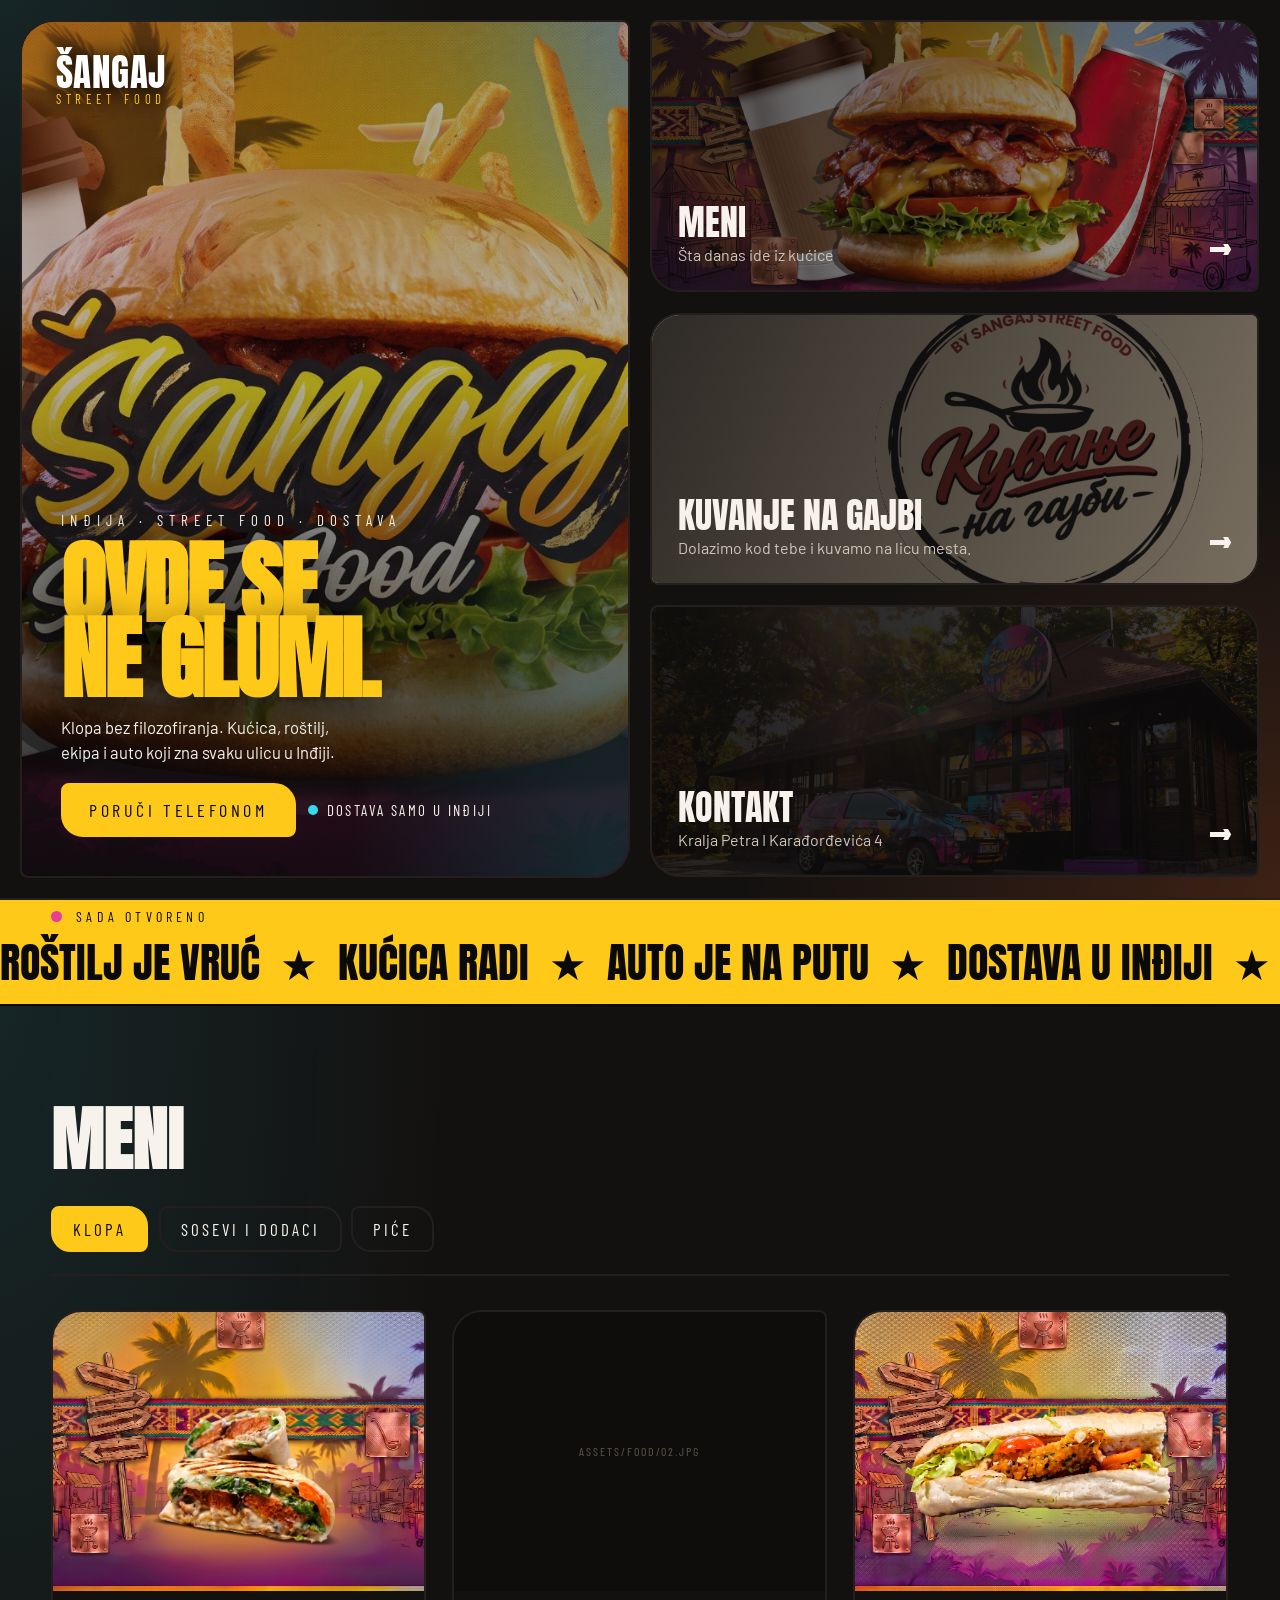
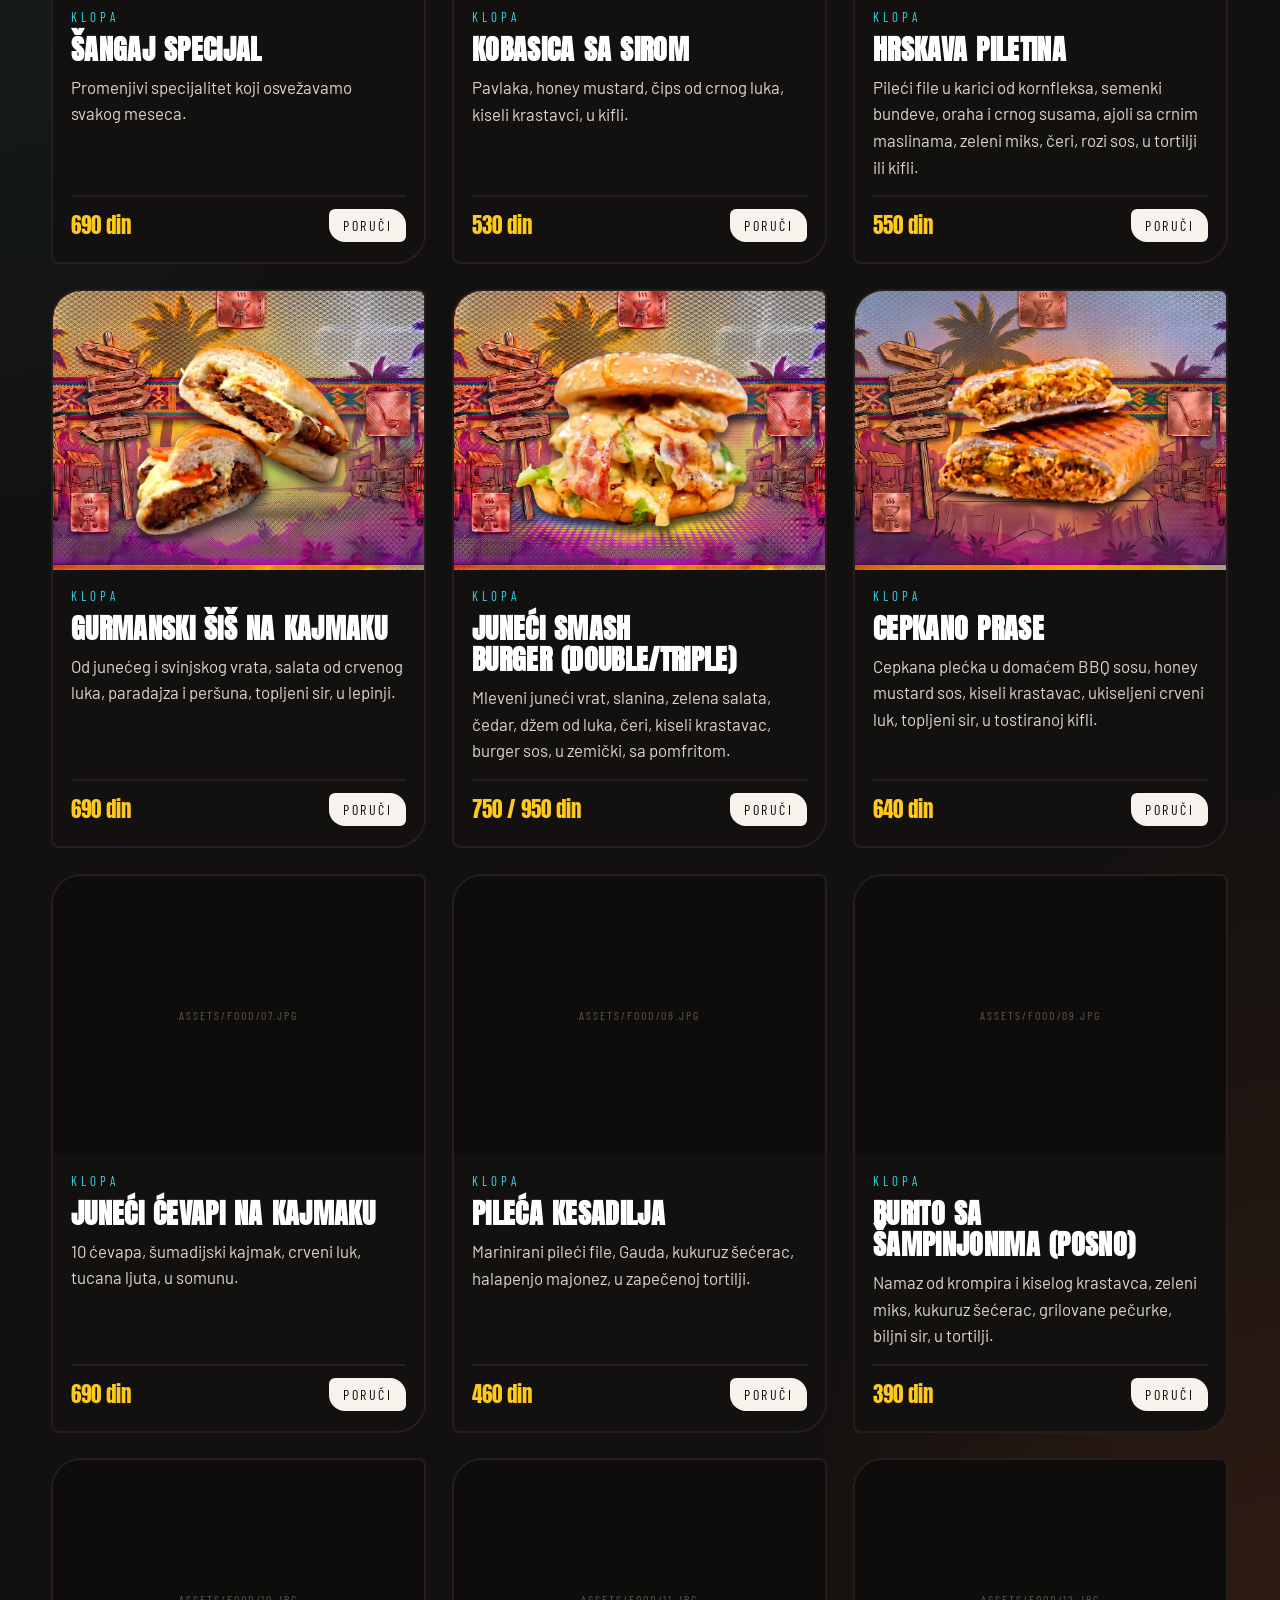
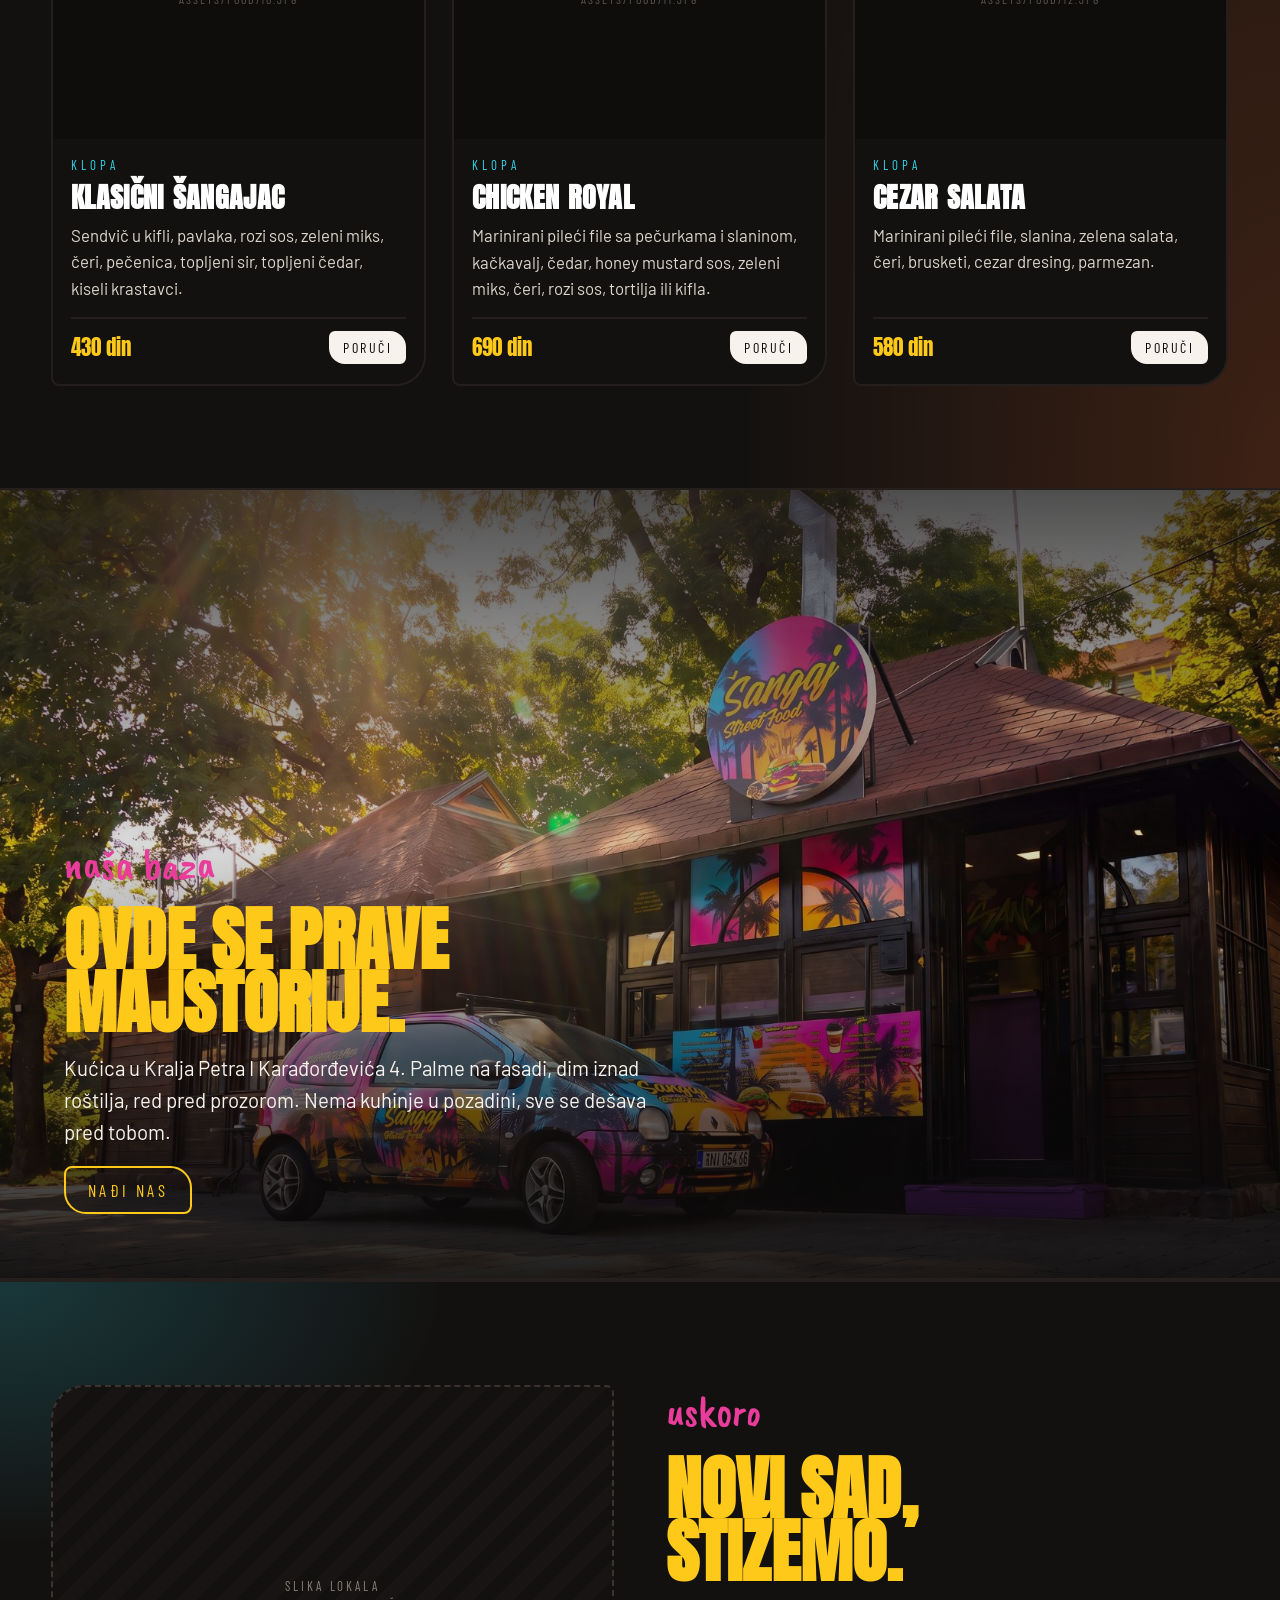
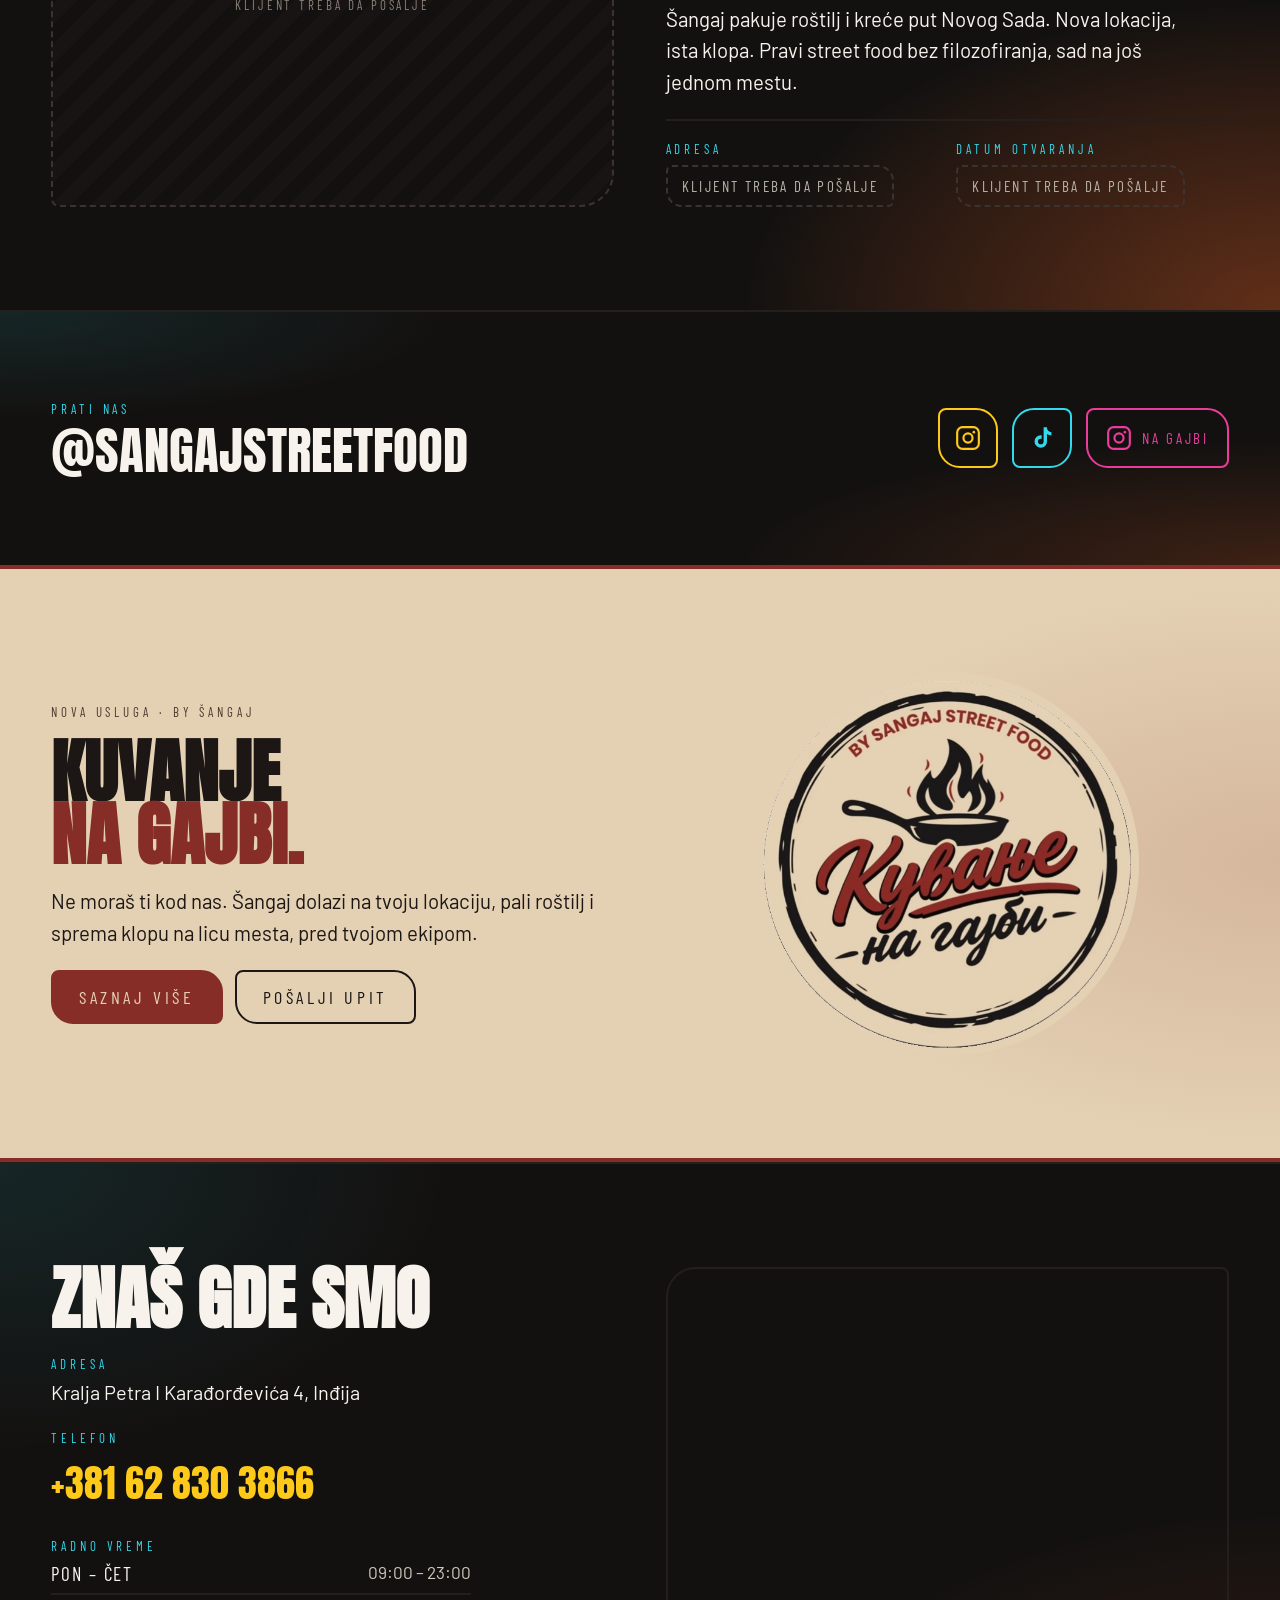
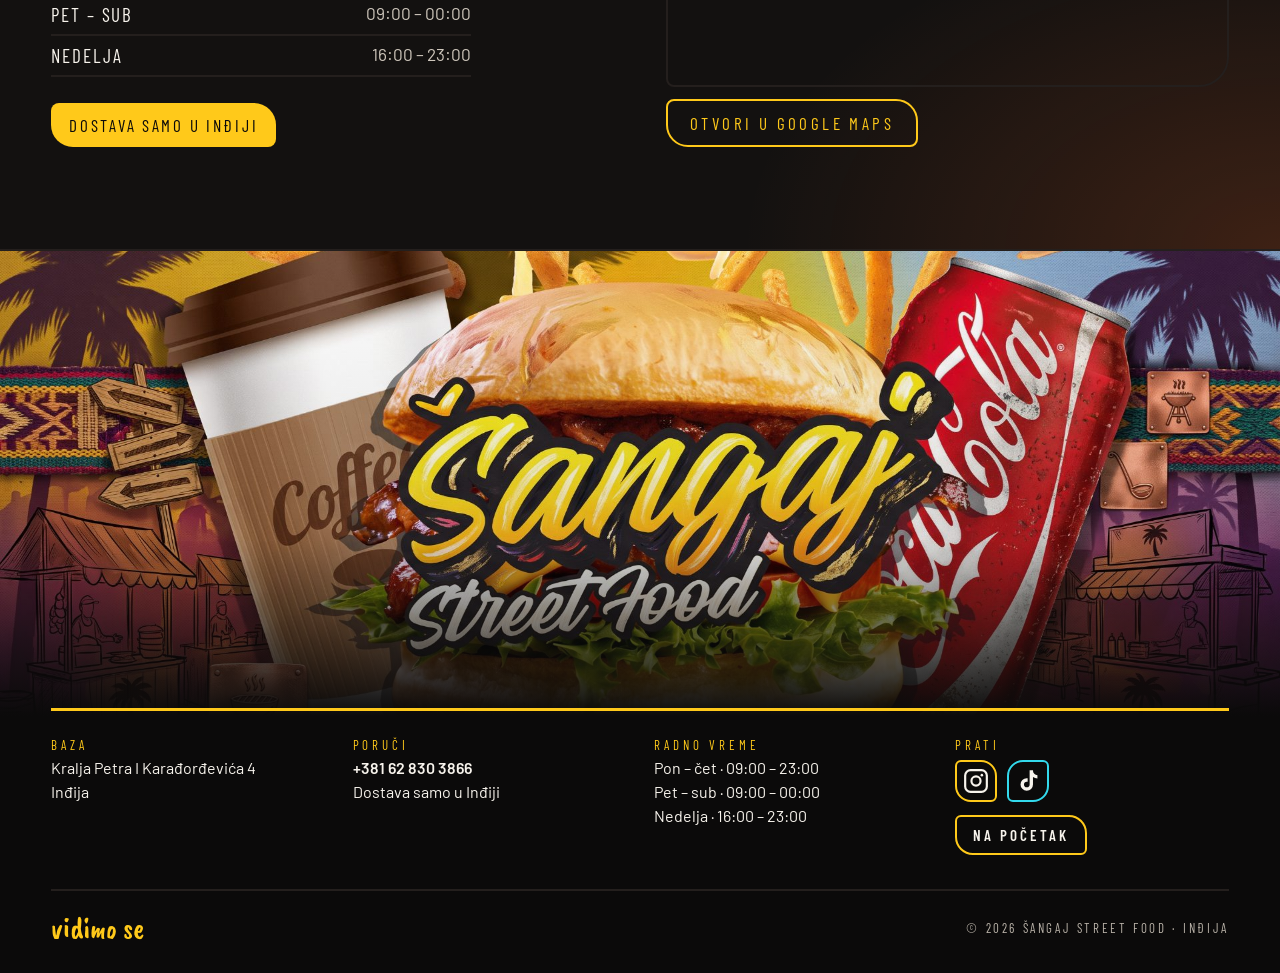
==== commit cc581240: "Add files via upload" ====
--- a/index.html
+++ b/index.html
@@ -73,7 +73,7 @@
         <div class="tile-row"><span><span class="tile-title yellow">Meni</span><span class="tile-sub light">Šta danas ide iz kućice</span></span><span class="arrow">→</span></div>
       </a>
       <a href="kuvanje-na-gajbi/index.html" class="tile tile-galerija tile-gajba">
-        <div class="tile-bg"><div class="img-ph fill"><span class="img-ph-label top">Slika · klijent treba da pošalje</span></div></div><div class="tile-scrim"></div>
+        <div class="tile-bg gajba-logo"></div><div class="tile-scrim"></div>
         <div class="tile-row"><span><span class="tile-title">Kuvanje na gajbi</span><span class="tile-sub">Dolazimo kod tebe i kuvamo na licu mesta.</span></span><span class="arrow">→</span></div>
       </a>
       <a href="#kontakt" class="tile tile-kontakt">
@@ -93,12 +93,12 @@
   <div class="section-head">
     <h2 data-reveal>Meni</h2>
   </div>
-  <div class="tabs">
-    <button type="button" class="tab is-active" data-tab="klopa">Klopa</button>
-    <button type="button" class="tab" data-tab="sosevi">Sosevi i dodaci</button>
-    <button type="button" class="tab" data-tab="pice">Piće</button>
-  </div>
-  <div class="cards" id="panel-klopa">
+  <div class="tabs" role="tablist" aria-label="Meni">
+    <button type="button" class="tab is-active" data-tab="klopa" role="tab" aria-selected="true" aria-controls="panel-klopa">Klopa</button>
+    <button type="button" class="tab" data-tab="sosevi" role="tab" aria-selected="false" aria-controls="panel-sosevi">Sosevi i dodaci</button>
+    <button type="button" class="tab" data-tab="pice" role="tab" aria-selected="false" aria-controls="panel-pice">Piće</button>
+  </div>
+  <div class="cards" id="panel-klopa" role="tabpanel">
       <article class="card" data-reveal>
         <div class="ph"><img src="assets/food/sangaj-specijal.jpg" alt="Šangaj specijal" loading="lazy" onerror="this.remove()"></div>
         <div class="card-body">
@@ -208,7 +208,7 @@
         </div>
       </article>
   </div>
-  <div class="sauces" id="panel-sosevi" hidden>
+  <div class="sauces" id="panel-sosevi" role="tabpanel" hidden>
         <div class="sauce"><span><span class="sauce-name">Pomfrit</span> <span class="sauce-note">200 g</span></span><span class="sauce-price">180</span></div>
         <div class="sauce"><span><span class="sauce-name">Burger sos</span></span><span class="sauce-price">80</span></div>
         <div class="sauce"><span><span class="sauce-name">Honey mustard sos</span></span><span class="sauce-price">80</span></div>
@@ -221,7 +221,7 @@
         <div class="sauce"><span><span class="sauce-name">Dodatak sir</span></span><span class="sauce-price">80</span></div>
     <span class="sauce-foot">Svi sosevi 50 ml</span>
   </div>
-  <div class="sauces" id="panel-pice" hidden>
+  <div class="sauces" id="panel-pice" role="tabpanel" hidden>
     <div class="sauce"><span><span class="sauce-name">Espresso</span></span><span class="sauce-price">120</span></div>
     <div class="sauce"><span><span class="sauce-name">Espresso sa mlekom</span></span><span class="sauce-price">120</span></div>
     <div class="sauce"><span><span class="sauce-name">Produženi espresso</span></span><span class="sauce-price">120</span></div>
@@ -279,6 +279,23 @@
   </div>
 </section>
 
+<section id="na-gajbi" class="gajba-promo">
+  <div class="gp-grid">
+    <div class="gp-copy">
+      <span class="gp-kicker" data-reveal>Nova usluga · by Šangaj</span>
+      <h2 data-reveal>Kuvanje<br><span>na gajbi.</span></h2>
+      <p data-reveal>Ne moraš ti kod nas. Šangaj dolazi na tvoju lokaciju, pali roštilj i sprema klopu na licu mesta, pred tvojom ekipom.</p>
+      <div class="gp-actions" data-reveal>
+        <a class="gp-btn" href="kuvanje-na-gajbi/index.html">Saznaj više</a>
+        <a class="gp-btn ghost" href="kuvanje-na-gajbi/index.html#upit">Pošalji upit</a>
+      </div>
+    </div>
+    <a class="gp-logo" href="kuvanje-na-gajbi/index.html" aria-label="Kuvanje na gajbi" data-reveal>
+      <img src="assets/gajba/logo-badge.png" alt="Kuvanje na gajbi, by Sangaj Street Food" loading="lazy" width="420" height="420">
+    </a>
+  </div>
+</section>
+
 <section id="kontakt" class="section kontakt">
   <div class="kontakt-grid">
     <div class="kontakt-info">
--- a/styles.css
+++ b/styles.css
@@ -72,8 +72,10 @@
 .tile-bg{position:absolute;inset:0;background-repeat:no-repeat;background-size:cover}
 .tile-bg.grad{background-image:url('assets/tile-meni.jpg');background-position:58% 42%}
 .tile-bg.poster{background-image:url('assets/tile-galerija.jpg');background-position:55% 62%;opacity:.78}
-.tile-galerija .tile-scrim{background:linear-gradient(100deg,rgba(11,10,10,.86) 0%,rgba(11,10,10,.72) 38%,rgba(11,10,10,.22) 100%)}
+.tile-galerija .tile-bg.gajba-logo{background-color:#E4D1B4;background-image:url('assets/gajba/logo-badge.png');background-size:auto 128%;background-position:82% 50%;background-repeat:no-repeat}
+.tile-scrim{background:linear-gradient(100deg,rgba(11,10,10,.86) 0%,rgba(11,10,10,.72) 38%,rgba(11,10,10,.22) 100%)}
 .tile-bg.kucica{background-image:url('assets/kucica-hero.jpg');background-position:52% 58%;opacity:.5}
+.tile-bg.gajba-logo{background-color:#E4D1B4;background-image:url('assets/gajba/logo-badge.png');background-size:auto 128%;background-position:82% 50%;background-repeat:no-repeat}
 .tile-scrim{position:absolute;inset:0;background:linear-gradient(110deg,rgba(11,10,10,.84) 0%,rgba(11,10,10,.5) 100%)}
 .tile-scrim.soft{background:linear-gradient(110deg,rgba(11,10,10,.72) 0%,rgba(11,10,10,.3) 100%)}
 .tile-row{position:relative;display:flex;align-items:flex-end;justify-content:space-between;gap:16px}
@@ -298,6 +300,28 @@
   .events .img-ph{aspect-ratio:1}
   .events .img-ph:nth-child(1){grid-row:auto;grid-column:1/-1;aspect-ratio:4/3}
 }
+/* Kuvanje na gajbi promo (početna) */
+.gajba-promo{position:relative;overflow:hidden;padding:clamp(56px,8vw,112px) clamp(16px,4vw,56px);background:#E4D1B4;color:#1C1614;border-top:4px solid #862D27;border-bottom:4px solid #862D27}
+.gajba-promo::before{content:"";position:absolute;inset:0;pointer-events:none;background:radial-gradient(60% 70% at 100% 50%,rgba(134,45,39,.16),transparent 70%)}
+.gp-grid{position:relative;display:grid;grid-template-columns:repeat(auto-fit,minmax(min(100%,340px),1fr));gap:clamp(28px,4vw,64px);align-items:center}
+.gp-copy{display:flex;flex-direction:column;gap:20px;min-width:0}
+.gp-kicker{font-family:var(--cond);font-size:13px;letter-spacing:.3em;text-transform:uppercase;color:#4E372D}
+.gajba-promo h2{font-size:clamp(2.2rem,5.6vw,4.4rem);line-height:.9;color:#1C1614}
+.gajba-promo h2 span{color:#862D27}
+.gajba-promo p{margin:0;max-width:46ch;font-size:clamp(1.05rem,1.6vw,1.3rem);line-height:1.55;color:#1C1614;text-wrap:pretty}
+.gp-actions{display:flex;flex-wrap:wrap;gap:12px}
+.gp-btn{display:inline-flex;align-items:center;min-height:52px;font-family:var(--cond);font-size:18px;letter-spacing:.2em;text-transform:uppercase;padding:14px 26px;background:#862D27;color:#E4D1B4;border:2px solid #862D27;border-radius:8px 22px 8px 22px;transition:background .2s,border-color .2s,color .2s,transform .2s,box-shadow .2s}
+.gp-btn:hover{background:#4E372D;border-color:#4E372D;color:#E4D1B4;transform:translateY(-2px);box-shadow:0 10px 22px rgba(28,22,20,.18)}
+.gp-btn.ghost{background:transparent;color:#1C1614;border-color:#1C1614}
+.gp-btn.ghost:hover{background:#1C1614;color:#E4D1B4}
+.gp-btn:active{transform:scale(.97);box-shadow:none}
+.gajba-promo :focus-visible{outline:2px solid #862D27;outline-offset:3px}
+.gajba-promo ::selection{background:#862D27;color:#E4D1B4}
+.gp-logo{justify-self:center;display:block;line-height:0}
+.gp-logo img{width:clamp(220px,30vw,420px);height:auto;display:block;border-radius:50%;transition:transform .5s cubic-bezier(.2,.8,.2,1)}
+.gp-logo:hover img{transform:rotate(-5deg) scale(1.03)}
+@media (max-width:899px){.gp-logo{order:-1}.gp-logo img{width:clamp(180px,56vw,260px)}}
+
 /* scroll progress */
 .scroll-progress{position:fixed;top:0;left:0;right:0;height:3px;z-index:150;transform:scaleX(0);transform-origin:left;background:linear-gradient(90deg,var(--cyan),var(--pink),var(--orange),var(--yellow));pointer-events:none}
 /* tab panel switch */
@@ -329,6 +353,8 @@
 /* Novi Sad pozadina na svim crnim sekcijama početne */
 .hero,.section,.social{background:radial-gradient(60% 70% at 100% 100%,rgba(255,107,41,.18),transparent 70%),radial-gradient(50% 60% at 0% 0%,rgba(51,217,236,.1),transparent 70%),var(--panel)}
 @media (prefers-reduced-motion:reduce){
+  .scroll-progress{display:none}
+  .m-order{transition:none}
   *{animation-duration:.01ms !important;animation-iteration-count:1 !important}
   [data-reveal]{opacity:1}
 }
